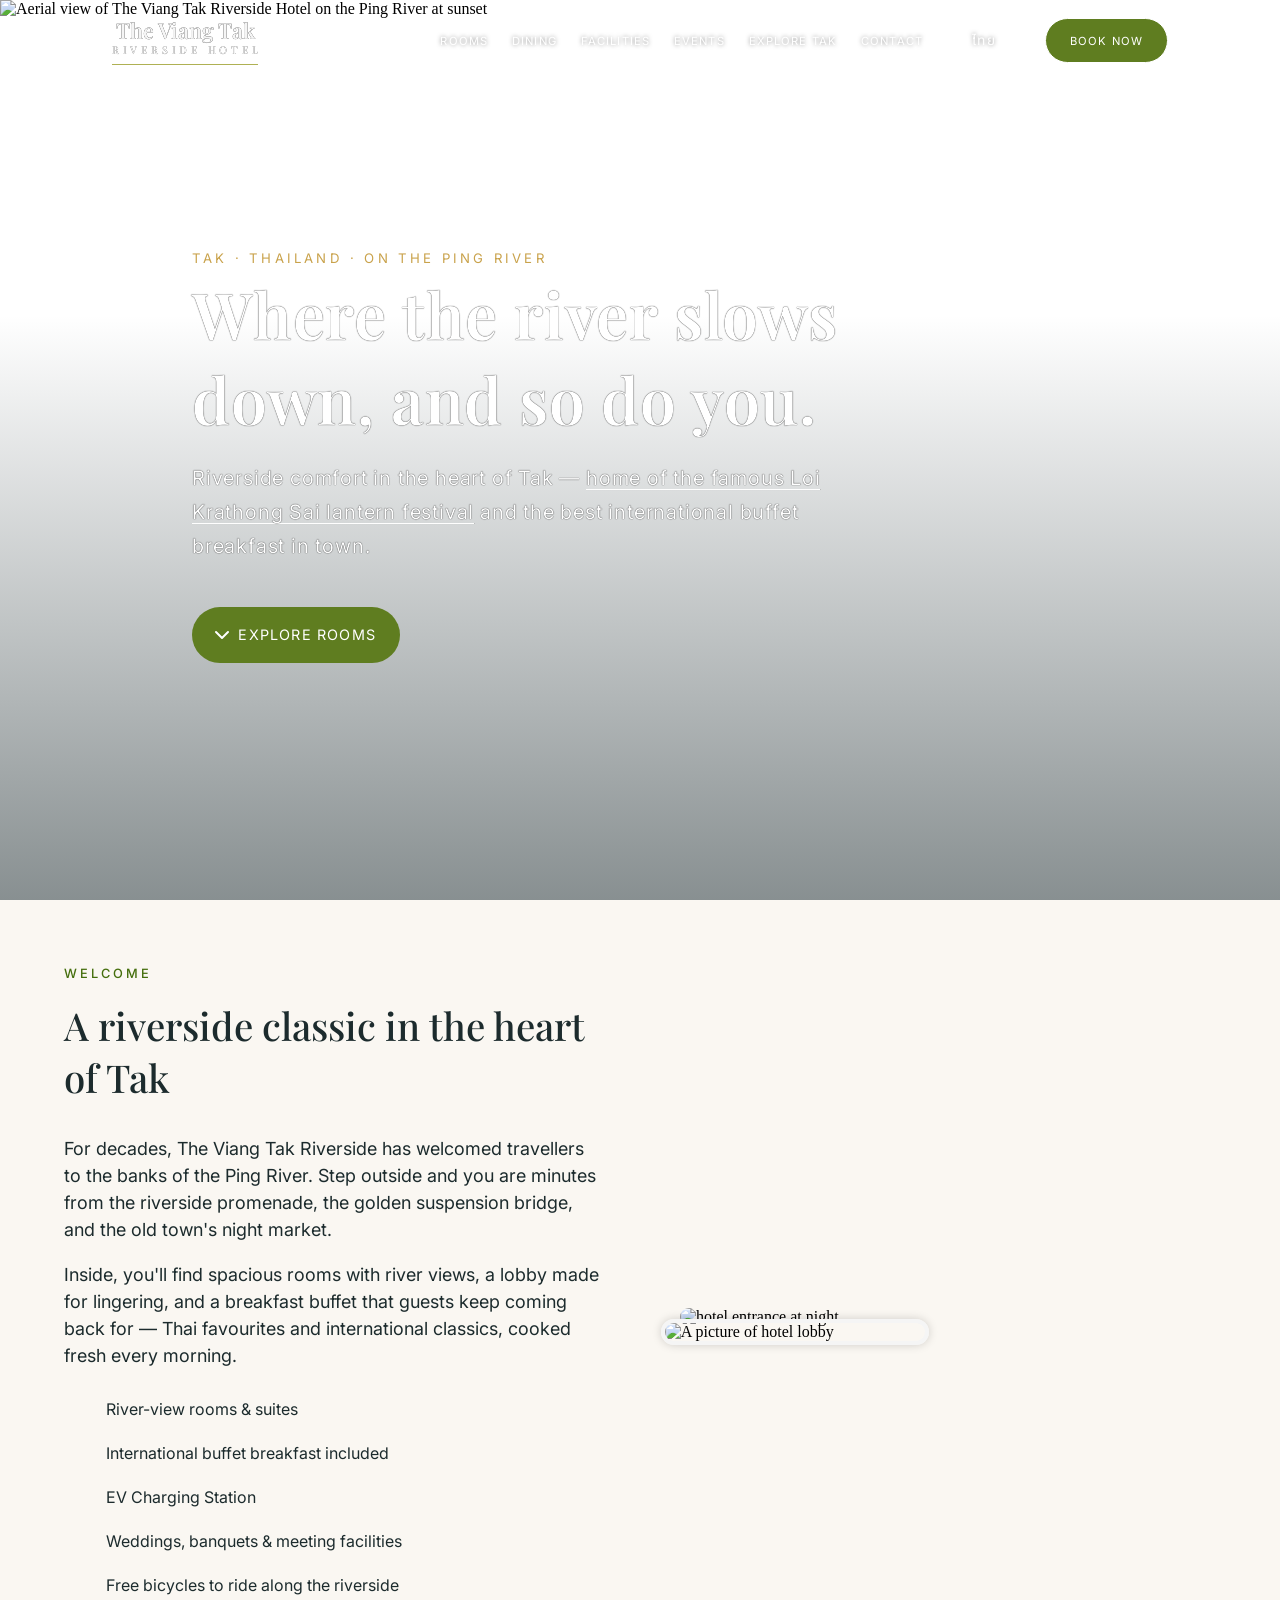
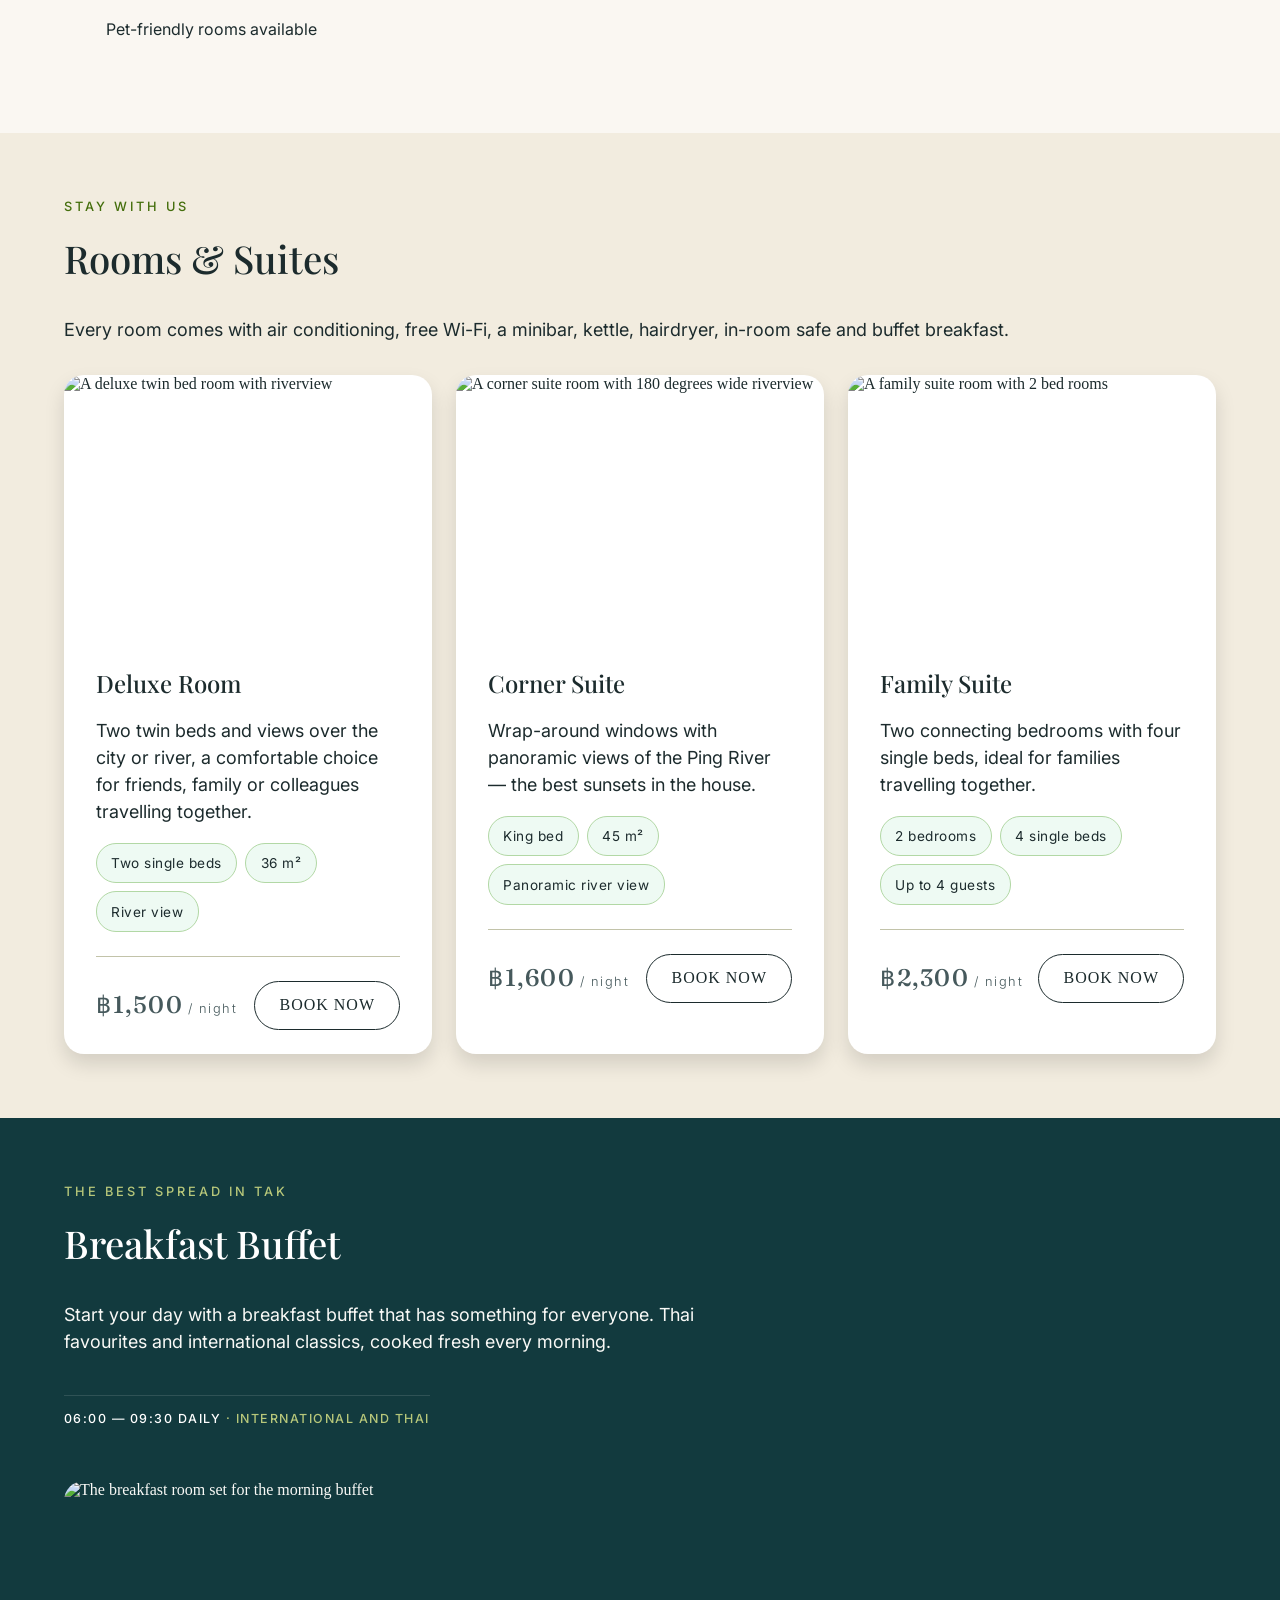
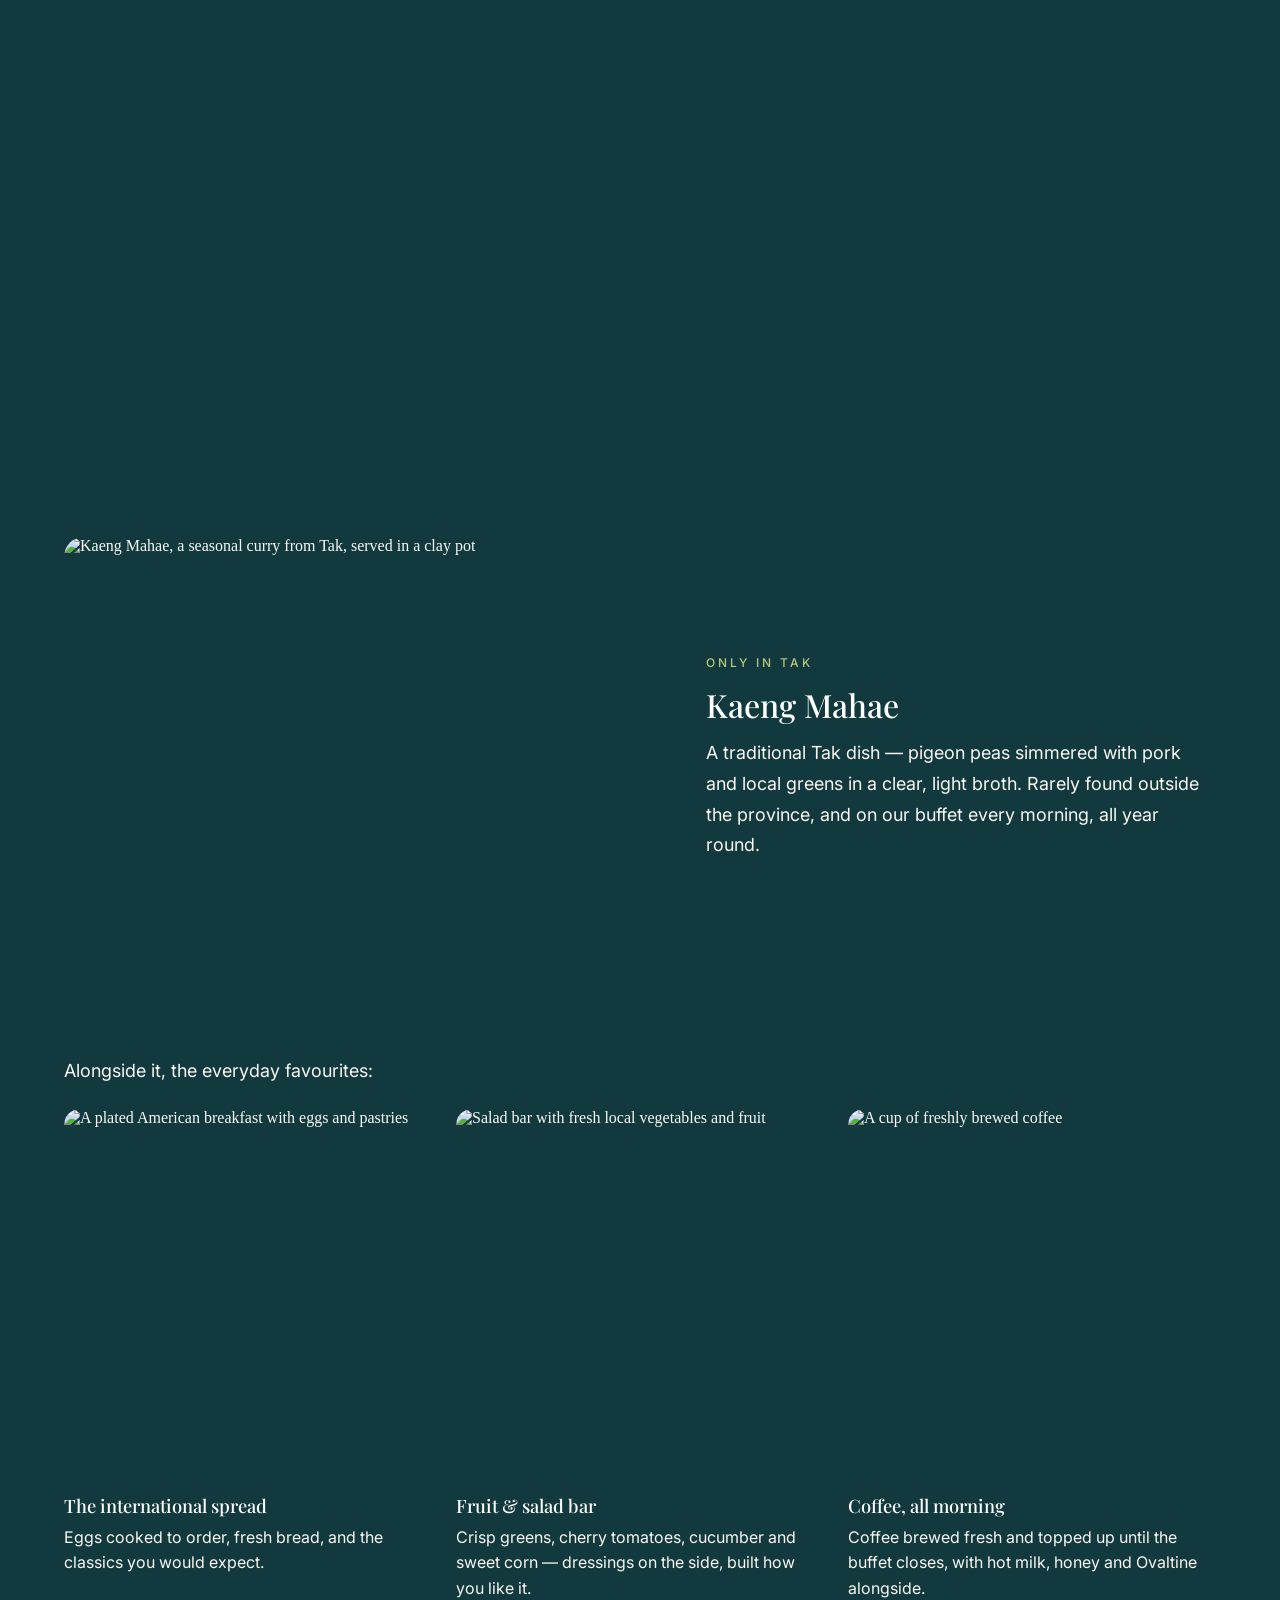
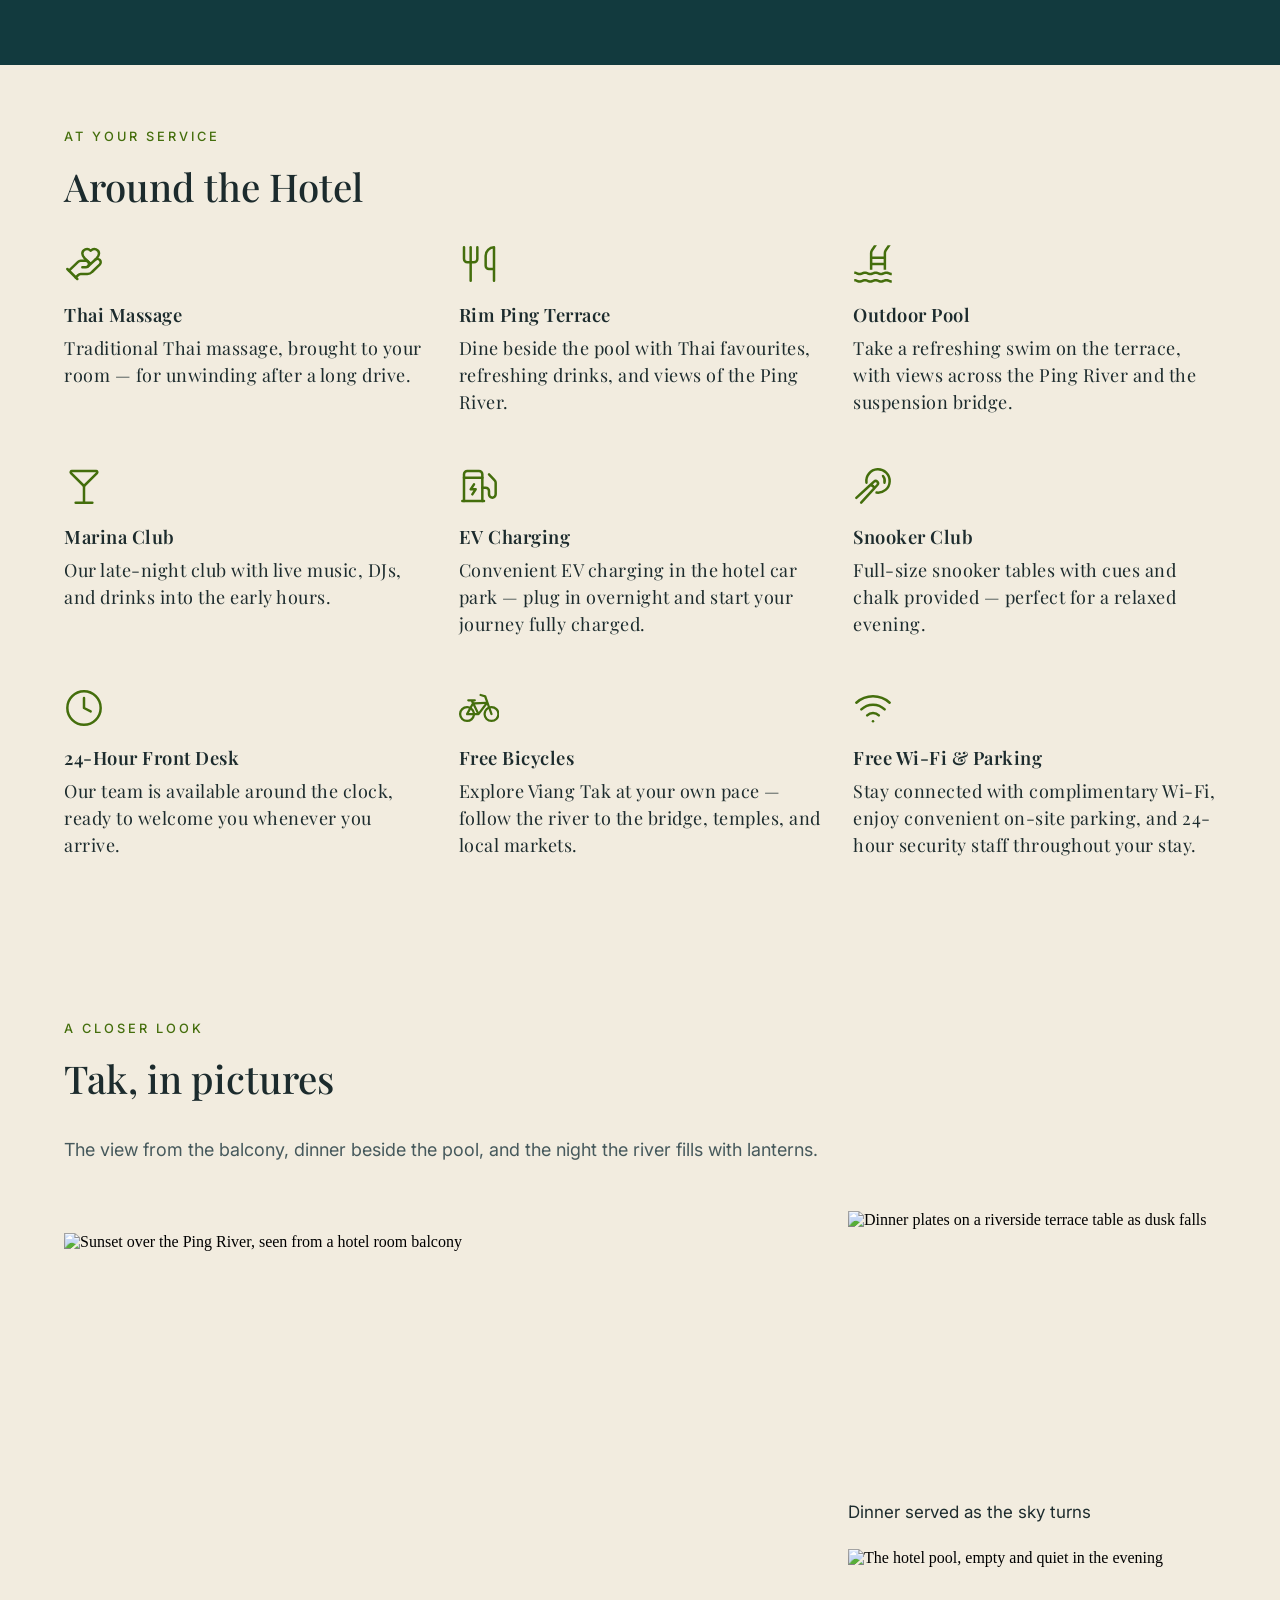
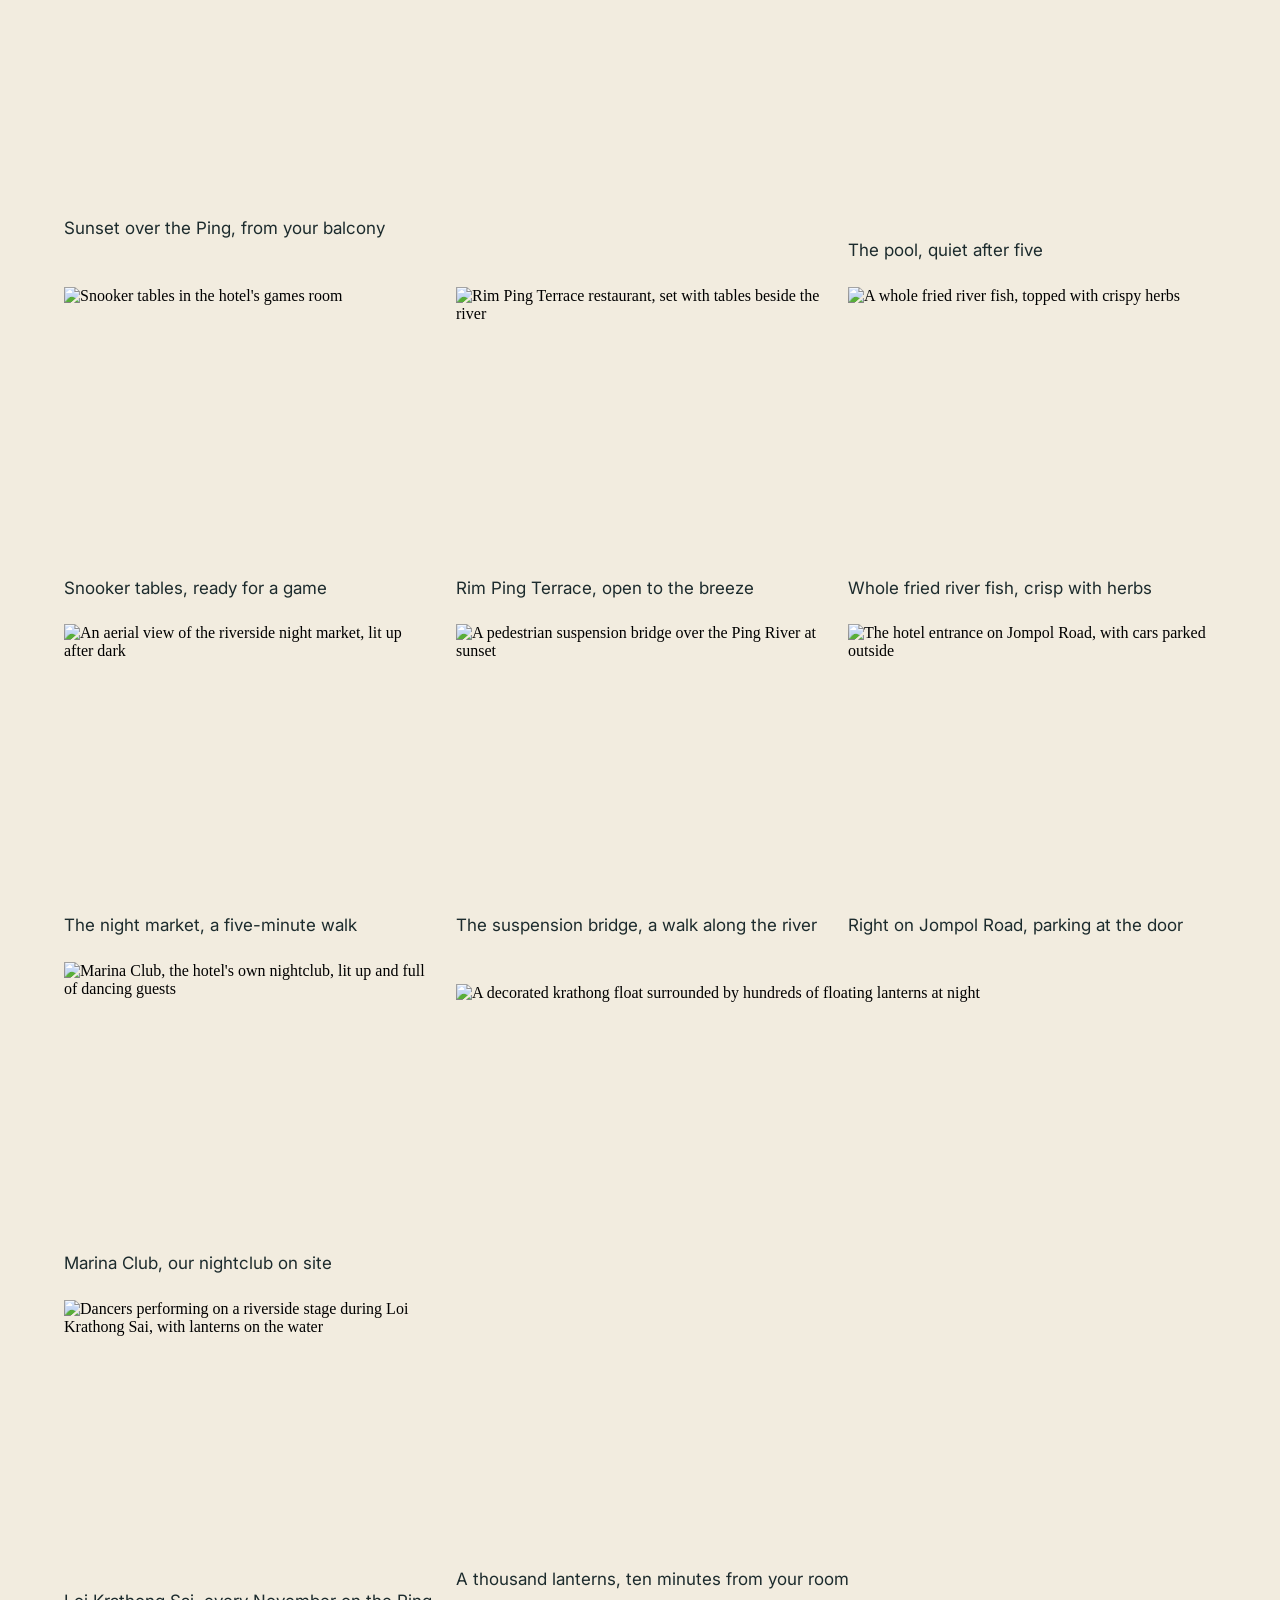
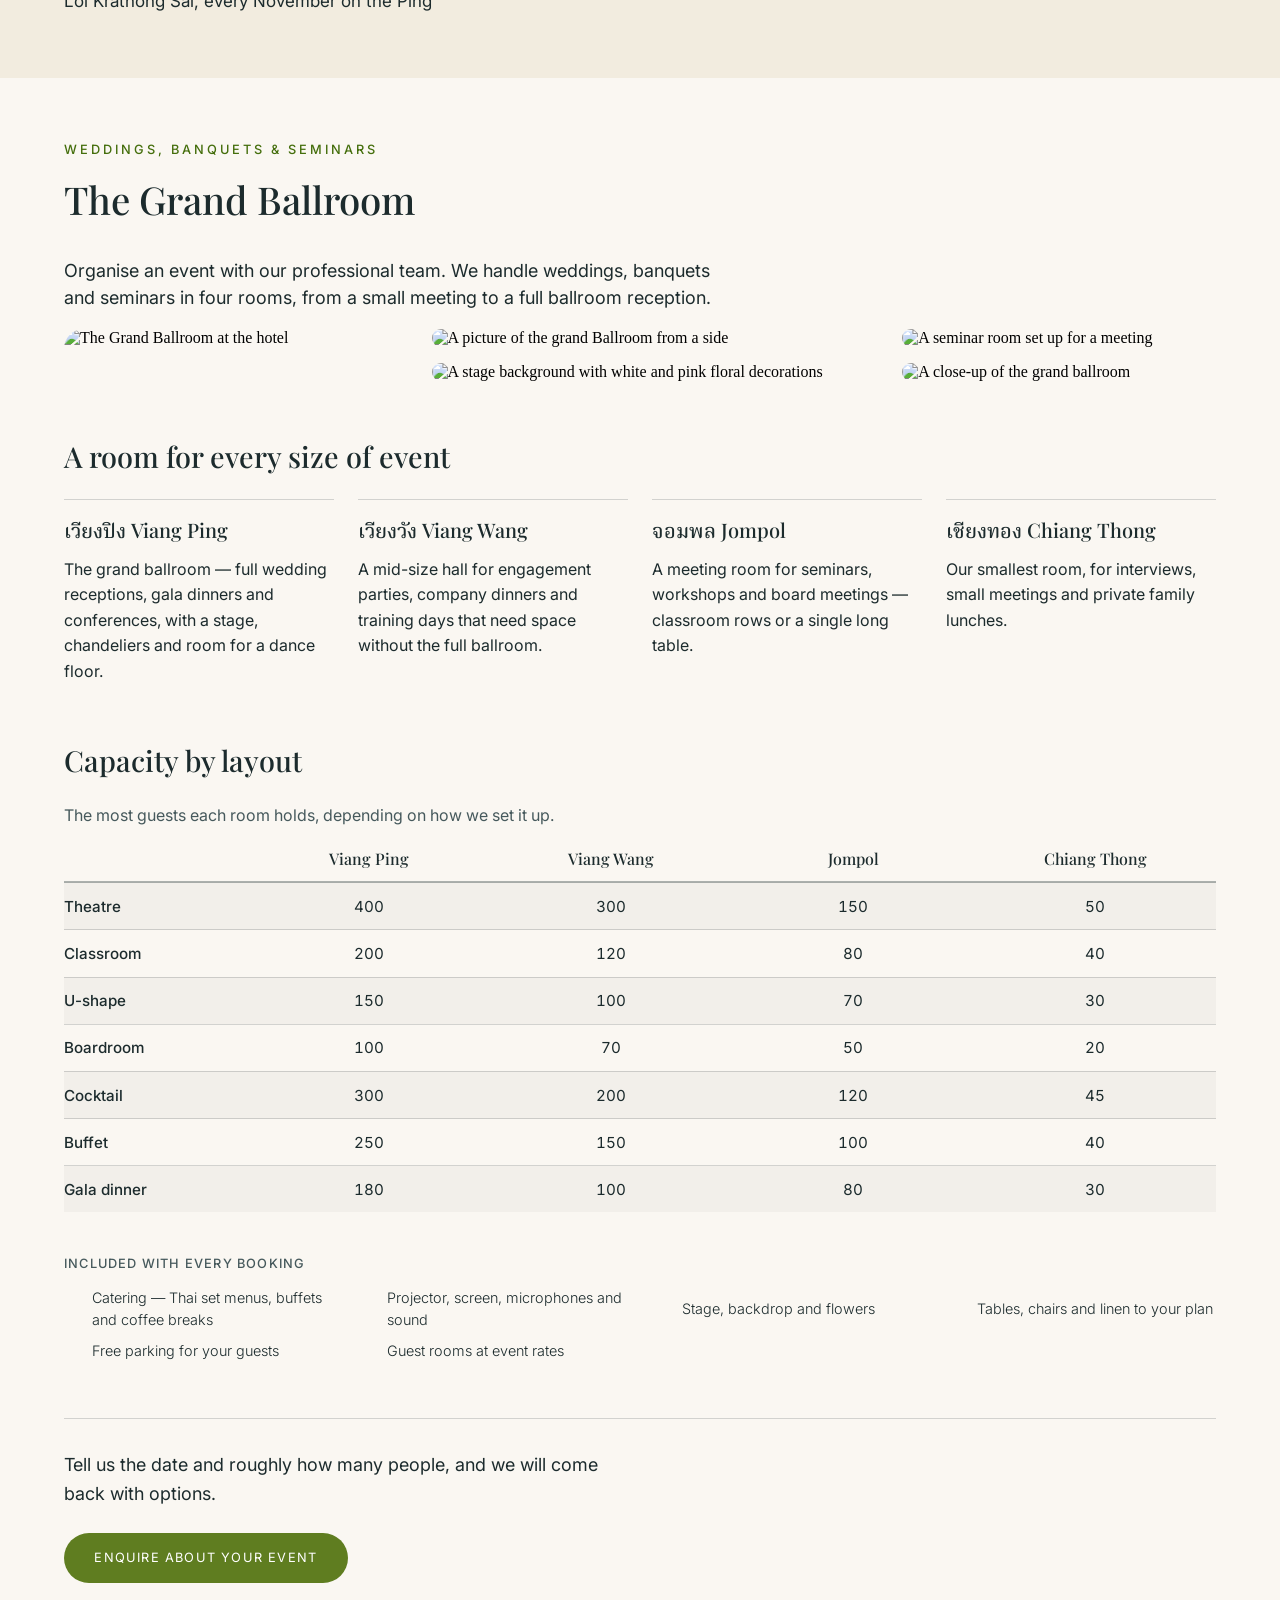
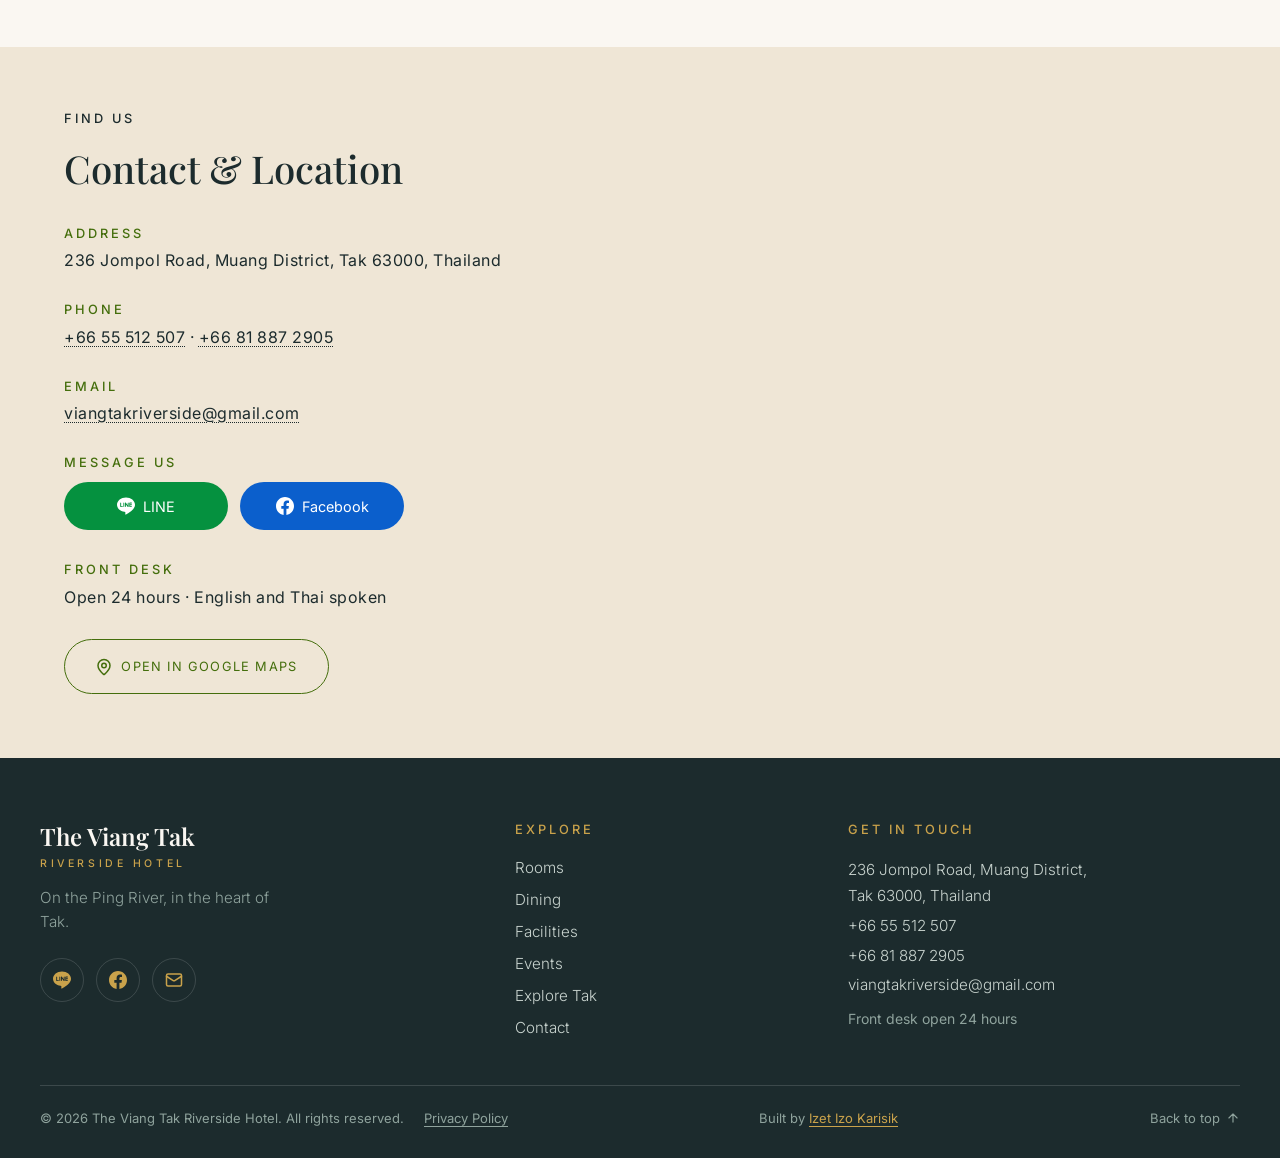
==== index.html @ cf388dae "Add Explore Tak page (TH/EN)" ====
<!DOCTYPE html>
<html lang="en" translate="no">

<head>
    <meta charset="UTF-8">
    <meta name="viewport" content="width=device-width, initial-scale=1.0">
    <title>The ViangTak Riverside Hotel</title>
    <meta name="description"
        content="Stay at Viang Tak Riverside Hotel in the heart of Tak. Enjoy premium local hospitality, great facilities, and the best international breakfast buffet." />
    <meta property="og:type" content="website">
    <meta name="google" content="notranslate">
    <meta property="og:site_name" content="The Viang Tak Riverside Hotel">
    <meta property="og:title" content="The Viang Tak Riverside Hotel — Tak, Thailand">
    <meta property="og:description"
        content="Riverside comfort in the heart of Tak — home of the Loi Krathong Sai lantern festival and the best international buffet breakfast in town.">
    <meta property="og:url" content="https://viangtakriverside.com/">
    <meta property="og:image" content="https://viangtakriverside.com/assets/images/hero.jpg">
    <meta property="og:image:alt" content="The hotel and the Ping River at sunset">
    <meta property="og:locale" content="en_US">
    <meta property="og:locale:alternate" content="th_TH">
    <meta name="twitter:card" content="summary_large_image">

    <!-- This page and index-th.html are the same page in two languages.
         "canonical" says this exact URL is the one to index (not a
         duplicate), and the two "alternate hreflang" tags say where to
         find the other language, so someone searching in Thai gets
         offered the Thai page instead of this one. -->
    <link rel="canonical" href="https://viangtakriverside.com/">
    <link rel="alternate" hreflang="en" href="https://viangtakriverside.com/">
    <link rel="alternate" hreflang="th" href="https://viangtakriverside.com/index-th">
    <link rel="alternate" hreflang="x-default" href="https://viangtakriverside.com/">

    <link rel="stylesheet" href="styles.css?v=3" />
    <link rel="icon" href="assets/favicon.jpeg?v=2" type="image/jpeg">
    <script src="main.js?v=3" defer></script>
    <script src="gallery.js?v=3" defer></script>
    <script src="cookie-consent.js?v=1" defer></script>

    <!-- fonts -->
    <link rel="preconnect" href="https://fonts.googleapis.com">
    <link rel="preconnect" href="https://fonts.gstatic.com" crossorigin>
    <link
        href="https://fonts.googleapis.com/css2?family=Playfair+Display:ital,wght@0,400;0,500;0,600;0,700;1,400&family=Inter:wght@300;400;500;600&family=Fraunces:wght@400;500;600&family=Noto+Serif+Thai:wght@400;500;600;700&family=Noto+Sans+Thai:wght@300;400;500;600&display=swap"
        rel="stylesheet">
    <link rel="stylesheet" href="animation.css">
    <script>document.documentElement.classList.add('js');</script>

    <script type="application/ld+json">
    {
      "@context": "https://schema.org",
      "@type": "Hotel",
      "@id": "https://viangtakriverside.com/#hotel",
      "name": "The Viang Tak Riverside Hotel",
      "alternateName": "โรงแรมเวียงตากริเวอร์ไซด์",
      "description": "Riverside hotel in the heart of Tak, on the Ping River.",
      "url": "https://viangtakriverside.com/",
      "image": "https://viangtakriverside.com/assets/images/hero.jpg",
      "address": {
        "@type": "PostalAddress",
        "streetAddress": "236 Jompol Road",
        "addressLocality": "Muang District",
        "addressRegion": "Tak",
        "postalCode": "63000",
        "addressCountry": "TH"
      },
      "geo": {
        "@type": "GeoCoordinates",
        "latitude": 16.8723471,
        "longitude": 99.1230904
      },
      "hasMap": "https://www.google.com/maps/place/Viang+Tak+Riverside+Hotel/@16.8723522,99.1205155,17z/data=!3m1!4b1!4m9!3m8!1s0x30ddd995613bc8f5:0x1c77719d6469e158!5m2!4m1!1i2!8m2!3d16.8723471!4d99.1230904!16s%2Fg%2F1tf04t0m",
      "telephone": [
        "+66-55-512-507",
        "+66-81-887-2905"
      ],
      "email": "viangtakriverside@gmail.com",
      "availableLanguage": [
        "English",
        "Thai"
      ],
      "openingHoursSpecification": {
        "@type": "OpeningHoursSpecification",
        "dayOfWeek": [
          "Monday",
          "Tuesday",
          "Wednesday",
          "Thursday",
          "Friday",
          "Saturday",
          "Sunday"
        ],
        "opens": "00:00",
        "closes": "23:59"
      },
      "checkinTime": "14:00",
      "checkoutTime": "12:00",
      "amenityFeature": [
        { "@type": "LocationFeatureSpecification", "name": "Thai massage", "value": true },
        { "@type": "LocationFeatureSpecification", "name": "Restaurant", "value": true },
        { "@type": "LocationFeatureSpecification", "name": "Outdoor pool", "value": true },
        { "@type": "LocationFeatureSpecification", "name": "Nightclub", "value": true },
        { "@type": "LocationFeatureSpecification", "name": "EV charging station", "value": true },
        { "@type": "LocationFeatureSpecification", "name": "Snooker tables", "value": true },
        { "@type": "LocationFeatureSpecification", "name": "24-hour front desk", "value": true },
        { "@type": "LocationFeatureSpecification", "name": "Free bicycles", "value": true },
        { "@type": "LocationFeatureSpecification", "name": "Free Wi-Fi", "value": true },
        { "@type": "LocationFeatureSpecification", "name": "Free parking", "value": true },
        { "@type": "LocationFeatureSpecification", "name": "24-hour security", "value": true },
        { "@type": "LocationFeatureSpecification", "name": "Buffet breakfast", "value": true },
        { "@type": "LocationFeatureSpecification", "name": "Meeting and banquet facilities", "value": true }
      ],
      "priceRange": "฿฿",
      "sameAs": [
        "https://www.facebook.com/viangtakriversidehotel"
      ]
    }
    </script>
</head>

<body>

    <a class="skip-link" id="top" href="#main">Skip to content</a>

    <header class="hotel-header">
        <a href="index.html" class="logo">
            <span class="brand-name">The Viang Tak</span>
            <span class="sub-brand-name">Riverside Hotel</span>
        </a>

        <div class="lang-sand">
            <a class="lang-toggle before" href="index-th.html">ไทย</a>
            <button class="nav-toggle" type="button" aria-label="Open menu" aria-expanded="false"
                aria-controls="primary-nav">
                <span class="bar"></span>
                <span class="bar"></span>
                <span class="bar"></span>
            </button>
        </div>

        <nav class="primary-nav" id="primary-nav">
            <ul>
                <li><a href="#rooms">Rooms</a></li>
                <li><a href="#dining">Dining</a></li>
                <li><a href="#facilities">Facilities</a></li>
                <li><a href="#events">Events</a></li>
                <li><a href="explore-tak.html">Explore Tak</a></li>
                <li><a href="#contact">Contact</a></li>
                <li><a class="lang-toggle after" href="index-th.html">ไทย</a></li>
                <li><a class="book-btn" href="reservation.html">Book now</a></li>
            </ul>
        </nav>
    </header>



    <main id="main">

        <section class="hero-section">
            <img class="hero-img" src="./assets/images/hero.webp" fetchpriority="high"
                alt="Aerial view of The Viang Tak Riverside Hotel on the Ping River at sunset">
            <div class="hero-overlay"></div>
            <div class="hero-text">
                <p class="hero-kicker">Tak &middot; Thailand &middot; on the Ping River</p>
                <h1>Where the river slows down, and so do you.</h1>
                <p class="hero-paragraph">Riverside comfort in the heart of Tak — <a href="loykrathong.html" target="_blank">home of the famous Loi Krathong Sai
                    lantern festival</a> and the best international buffet breakfast in town.
                </p>
                <a class="explore-btn" href="#rooms"><svg xmlns="http://www.w3.org/2000/svg" width="24" height="24"
                        viewBox="0 0 24 24" fill="none" stroke="currentColor" stroke-width="2" stroke-linecap="round"
                        stroke-linejoin="round" class="lucide lucide-chevron-down">
                        <path d="m6 9 6 6 6-6" />
                    </svg>Explore rooms</a>
            </div>
        </section>

        <section class="welcome-section">
            <div class="container">
                <div class="sub-welcome-container">
                    <div class="welcome-text-container fade-up">
                        <p class="welcome-kicker">welcome</p>
                        <h2>A riverside classic in the heart of Tak</h2>
                        <p>For decades, The Viang Tak Riverside has welcomed travellers to the banks of the Ping River.
                            Step
                            outside
                            and you are minutes from the riverside promenade, the golden suspension bridge, and the old
                            town's
                            night
                            market.
                        </p>
                        <p>
                            Inside, you'll find spacious rooms with river views, a lobby made for lingering, and a
                            breakfast
                            buffet
                            that guests keep coming back for — Thai favourites and international classics, cooked fresh
                            every
                            morning.

                        </p>

                        <ul>
                            <li>River-view rooms &amp; suites</li>
                            <li>International buffet breakfast included</li>
                            <li>EV Charging Station</li>
                            <li>Weddings, banquets &amp; meeting facilities</li>
                            <li>Free bicycles to ride along the riverside</li>
                            <li>Pet-friendly rooms available</li>
                        </ul>
                    </div>
                    <div class="welcome-img-container">
                        <img loading="lazy" class="welcome-img fade-up fade-up--still" src="./assets/images/hotel/exterior/exterior-night.webp"
                            alt="hotel entrance at night" />
                        <img loading="lazy" class="welcome-float-img fade-up fade-up--still" src="./assets/images/hotel/lobby/lobby.webp"
                            alt="A picture of hotel lobby" />
                    </div>
                </div>
            </div>

        </section>

        <section class="room-card-section" id="rooms">
            <div class="container">

                <div class="room-section-text fade-up fade-up--sm">
                    <p class="room-kicker">stay with us</p>
                    <h2>Rooms &amp; Suites</h2>
                    <p>Every room comes with air conditioning, free Wi-Fi, a minibar, kettle, hairdryer, in-room safe
                        and buffet breakfast.</p>
                </div>

                <div class="room-grid fade-up-group">
                    <article class="room-card fade-up">

                        <div class="room-photo">
                            <img loading="lazy" src="./assets/images/hotel/rooms/twin-beds-elephant-view.webp"
                                alt="A deluxe twin bed room with riverview" />
                        </div>
                        <div class="room-body">
                            <h3>Deluxe Room</h3>
                            <p>Two twin beds and views over the city or river, a comfortable choice for friends, family
                                or colleagues travelling together.
                            </p>
                            <ul>
                                <li>Two single beds</li>
                                <li>36 m²</li>
                                <li>River view</li>
                            </ul>
                            <div class="room-foot">
                                <p class="room-price">฿1,500<span>/ night</span></p>
                                <a class="room-btn" href="reservation.html?room=deluxe-room">BOOK NOW</a>
                            </div>
                        </div>

                    </article>

                    <article class="room-card fade-up">
                        <div class="room-photo">
                            <img loading="lazy" src="./assets/images/hotel/rooms/king-bed-corner-view.webp"
                                alt="A corner suite room with 180 degrees wide riverview" />
                        </div>
                        <div class="room-body">
                            <h3>Corner Suite</h3>
                            <p>Wrap-around windows with panoramic views of the Ping River — the best sunsets in the
                                house.
                            </p>
                            <ul>
                                <li>King bed</li>
                                <li>45 m²</li>
                                <li>Panoramic river view</li>
                            </ul>
                            <div class="room-foot">
                                <p class="room-price">฿1,600<span>/ night</span></p>
                                <a class="room-btn" href="reservation.html?room=corner-suite">BOOK NOW</a>
                            </div>
                        </div>

                    </article>

                    <article class="room-card fade-up">
                        <div class="room-photo">
                            <img loading="lazy" src="./assets/images/hotel/rooms/family-room.webp"
                                alt="A family suite room with 2 bed rooms" />
                        </div>
                        <div class="room-body">
                            <h3>Family Suite</h3>
                            <p>Two connecting bedrooms with four single beds, ideal for families travelling together.
                            </p>
                            <ul>
                                <li>2 bedrooms</li>
                                <li>4 single beds</li>
                                <li>Up to 4 guests</li>
                            </ul>
                            <div class="room-foot">
                                <p class="room-price">฿2,300<span>/ night</span></p>
                                <a class="room-btn" href="reservation.html?room=family-suite">BOOK NOW</a>
                            </div>
                        </div>
                    </article>

                </div>

            </div>
        </section>

        <section class="dining-section" id="dining">
            <div class="container">

                <div class="dining-text fade-up">
                    <p class="kicker">The best spread in Tak</p>
                    <h2>Breakfast Buffet</h2>
                    <p class="breakfast-paragraph">Start your day with a breakfast buffet that has something for
                        everyone.
                        Thai favourites and international classics, cooked fresh every morning.</p>
                    <p class="breakfast-time"><span>06:00 — 09:30 daily</span> &middot; International and Thai</p>
                </div>

                <figure class="dining-hero-fig fade-up">
                    <img loading="lazy" class="dining-hero" src="./assets/images/breakfast-image/buffet-line.webp"
                        alt="The breakfast room set for the morning buffet" />
                </figure>

                <article class="zag zag-feature fade-up">
                    <div class="zag-media">
                        <img loading="lazy" src="./assets/images/breakfast-image/kaeng-mahae.webp"
                            alt="Kaeng Mahae, a seasonal curry from Tak, served in a clay pot" />
                    </div>
                    <div class="zag-body">
                        <p class="zag-kicker">only in Tak</p>
                        <h3>Kaeng Mahae</h3>
                        <p>A traditional Tak dish — pigeon peas simmered with pork and local greens
                            in a clear, light broth. Rarely found outside the province, and on our
                            buffet every morning, all year round.</p>
                    </div>
                </article>

                <p class="buffet-intro fade-up">Alongside it, the everyday favourites:</p>

                <ul class="buffet-grid fade-up">
                    <li class="buffet-item">
                        <img loading="lazy" src="./assets/images/breakfast-image/american.webp"
                            alt="A plated American breakfast with eggs and pastries" />
                        <h4>The international spread</h4>
                        <p>Eggs cooked to order, fresh bread, and the classics you would expect.</p>
                    </li>
                    <li class="buffet-item">
                        <img loading="lazy" src="./assets/images/breakfast-image/salad-bar.webp"
                            alt="Salad bar with fresh local vegetables and fruit" />
                        <h4>Fruit &amp; salad bar</h4>
                        <p>Crisp greens, cherry tomatoes, cucumber and sweet corn — dressings on the side, built how you
                            like it.</p>
                    </li>
                    <li class="buffet-item">
                        <img loading="lazy" src="./assets/images/breakfast-image/coffee-cup.webp"
                            alt="A cup of freshly brewed coffee" />
                        <h4>Coffee, all morning</h4>
                        <p>Coffee brewed fresh and topped up until the buffet closes, with hot milk,
                            honey and Ovaltine alongside.</p>
                    </li>
                </ul>

            </div>
        </section>

        <section class="facilities-section" id="facilities">
            <div class="container">
                <p class="facilities-kicker fade-up">
                    at your service
                </p>
                <h2 class="fade-up">Around the Hotel</h2>
                <ul class="facilities-grid fade-up fade-up--still">
                    <li>
                        <svg xmlns="http://www.w3.org/2000/svg" width="24" height="24" viewBox="0 0 24 24" fill="none"
                            stroke="currentColor" stroke-width="2" stroke-linecap="round" stroke-linejoin="round"
                            aria-hidden="true" focusable="false" class="lucide lucide-hand-heart">
                            <path d="M11 14h2a2 2 0 0 0 0-4h-3c-.6 0-1.1.2-1.4.6L3 16" />
                            <path
                                d="m14.45 13.39 5.05-4.694C20.196 8 21 6.85 21 5.75a2.75 2.75 0 0 0-4.797-1.837.276.276 0 0 1-.406 0A2.75 2.75 0 0 0 11 5.75c0 1.2.802 2.248 1.5 2.946L16 11.95" />
                            <path d="m2 15 6 6" />
                            <path
                                d="m7 20 1.6-1.4c.3-.4.8-.6 1.4-.6h4c1.1 0 2.1-.4 2.8-1.2l4.6-4.4a1 1 0 0 0-2.75-2.91" />
                        </svg>
                        <h3>Thai Massage</h3>
                        <p>
                            Traditional Thai massage, brought to your room — for unwinding after a long drive.
                        </p>
                    </li>
                    <li>
                        <svg xmlns="http://www.w3.org/2000/svg" width="24" height="24" viewBox="0 0 24 24" fill="none"
                            stroke="currentColor" stroke-width="2" stroke-linecap="round" stroke-linejoin="round"
                            aria-hidden="true" focusable="false" class="lucide lucide-utensils">
                            <path d="M3 2v7c0 1.1.9 2 2 2h4a2 2 0 0 0 2-2V2" />
                            <path d="M7 2v20" />
                            <path d="M21 15V2a5 5 0 0 0-5 5v6c0 1.1.9 2 2 2h3Zm0 0v7" />
                        </svg>
                        <h3>Rim Ping Terrace</h3>
                        <p>
                            Dine beside the pool with Thai favourites, refreshing drinks, and views of the Ping River.
                        </p>
                    </li>
                    <li>
                        <svg xmlns="http://www.w3.org/2000/svg" width="1em" height="1em" viewBox="0 0 512 512">
                            <path d="M0 0h512v512H0z" fill="none" />
                            <path fill="currentColor"
                                d="M468.479 361.5c-9.072-4.233-20.361-9.5-41.054-9.5s-31.983 5.268-41.053 9.5c-7.782 3.631-13.928 6.5-27.523 6.5s-19.739-2.868-27.52-6.5c-9.071-4.232-20.359-9.5-41.052-9.5s-31.981 5.269-41.051 9.5c-7.781 3.631-13.926 6.5-27.519 6.5s-19.737-2.868-27.517-6.5c-9.07-4.232-20.358-9.5-41.05-9.5s-31.981 5.269-41.051 9.5c-7.781 3.631-13.926 6.5-27.519 6.5s-19.738-2.868-27.519-6.5C47.981 357.269 36.692 352 16 352v32c13.593 0 19.738 2.868 27.519 6.5c9.07 4.232 20.359 9.5 41.051 9.5s31.981-5.269 41.051-9.5c7.781-3.631 13.926-6.5 27.519-6.5s19.737 2.868 27.517 6.5c9.07 4.232 20.358 9.5 41.05 9.5s31.981-5.269 41.051-9.5c7.781-3.631 13.927-6.5 27.519-6.5s19.739 2.868 27.52 6.5c9.071 4.232 20.359 9.5 41.052 9.5s31.983-5.268 41.054-9.5c7.781-3.631 13.928-6.5 27.522-6.5s19.741 2.868 27.521 6.5c9.072 4.233 20.361 9.5 41.054 9.5v-32c-13.594 0-19.741-2.868-27.521-6.5M427.425 448c-20.693 0-31.983 5.268-41.053 9.5c-7.782 3.631-13.928 6.5-27.523 6.5s-19.739-2.868-27.52-6.5c-9.071-4.232-20.359-9.5-41.052-9.5s-31.981 5.269-41.051 9.5c-7.781 3.631-13.926 6.5-27.519 6.5s-19.737-2.868-27.517-6.5c-9.07-4.232-20.358-9.5-41.05-9.5s-31.981 5.269-41.051 9.5c-7.781 3.631-13.926 6.5-27.519 6.5s-19.738-2.868-27.519-6.5C47.981 453.269 36.692 448 16 448v32c13.593 0 19.738 2.868 27.519 6.5c9.07 4.232 20.359 9.5 41.051 9.5s31.981-5.269 41.051-9.5c7.781-3.631 13.926-6.5 27.519-6.5s19.737 2.868 27.517 6.5c9.07 4.232 20.358 9.5 41.05 9.5s31.981-5.269 41.051-9.5c7.781-3.631 13.927-6.5 27.519-6.5s19.739 2.868 27.52 6.5c9.071 4.232 20.359 9.5 41.052 9.5s31.983-5.268 41.054-9.5c7.781-3.631 13.928-6.5 27.522-6.5s19.741 2.868 27.521 6.5c9.072 4.233 20.361 9.5 41.054 9.5v-32c-13.594 0-19.741-2.868-27.521-6.5c-9.072-4.232-20.361-9.5-41.054-9.5M248 272h144v56h32V115.878a47.8 47.8 0 0 1 8.446-27.193L482.417 16h-38.834l-37.507 54.556A79.67 79.67 0 0 0 392 115.878V160H248v-44.122a47.8 47.8 0 0 1 8.446-27.193L306.417 16h-38.834l-37.507 54.556A79.67 79.67 0 0 0 216 115.878V328h32Zm0-80h144v48H248Z" />
                        </svg>

                        <h3>Outdoor Pool</h3>
                        <p>
                            Take a refreshing swim on the terrace, with views across the Ping River and the suspension bridge.
                        </p>
                    </li>
                    <li>
                        <svg xmlns="http://www.w3.org/2000/svg" width="24" height="24" viewBox="0 0 24 24" fill="none"
                            stroke="currentColor" stroke-width="2" stroke-linecap="round" stroke-linejoin="round"
                            class="lucide lucide-martini">
                            <path d="M12 12 4.207 4.207A.707.707 0 0 1 4.707 3h14.586a.707.707 0 0 1 .5 1.207z" />
                            <path d="M12 12v10" />
                            <path d="M7 22h10" />
                        </svg>
                        <h3>
                            Marina Club
                        </h3>
                        <P>
                            Our late-night club with live music, DJs, and drinks into the early hours.
                        </P>
                    </li>

                    <li>
                        <svg xmlns="http://www.w3.org/2000/svg" width="24" height="24" viewBox="0 0 24 24" fill="none"
                            stroke="currentColor" stroke-width="2" stroke-linecap="round" stroke-linejoin="round"
                            class="lucide lucide-ev-charger">
                            <path d="M14 13h2a2 2 0 0 1 2 2v2a2 2 0 0 0 4 0v-6.998a2 2 0 0 0-.59-1.42L18 5" />
                            <path d="M14 21V5a2 2 0 0 0-2-2H5a2 2 0 0 0-2 2v16" />
                            <path d="M2 21h13" />
                            <path d="M3 7h11" />
                            <path d="m9 11-2 3h3l-2 3" />
                        </svg>
                        <h3>
                            EV Charging
                        </h3>
                        <p>
                            Convenient EV charging in the hotel car park — plug in overnight and start your journey fully charged.
                        </p>
                    </li>

                    <li>
                        <svg xmlns="http://www.w3.org/2000/svg" width="1em" height="1em" viewBox="0 0 24 24">
                            <path d="M0 0h24v24H0z" fill="none" />
                            <g fill="none" stroke="currentColor" stroke-linecap="round" stroke-width="1.5">
                                <path d="M8.07 10a7 7 0 1 1 6.05 5.945" />
                                <path d="M18.868 10c.335-1.31.025-2.982-.868-4" />
                                <path stroke-linejoin="round"
                                    d="m2 19.097l8.225-7.54M4.903 22l7.702-8.401m0 0c0-1.277-.928-2.245-2.38-2.042m2.38 2.042l2.02-2.204a1.43 1.43 0 0 0-2.02-2.02l-2.38 2.182" />
                            </g>
                        </svg>

                        <h3>
                            Snooker Club
                        </h3>
                        <P>
                           Full-size snooker tables with cues and chalk provided — perfect for a relaxed evening.
                        </P>
                    </li>
                    <li>
                        <svg xmlns="http://www.w3.org/2000/svg" width="24" height="24" viewBox="0 0 24 24" fill="none"
                            stroke="currentColor" stroke-width="2" stroke-linecap="round" stroke-linejoin="round"
                            aria-hidden="true" focusable="false" class="lucide lucide-clock">
                            <circle cx="12" cy="12" r="10" />
                            <path d="M12 6v6l4 2" />
                        </svg>
                        <h3>24-Hour Front Desk</h3>
                        <p>
                            Our team is available around the clock, ready to welcome you whenever you arrive.
                        </p>
                    </li>
                    <li>
                        <svg xmlns="http://www.w3.org/2000/svg" width="1.42em" height="1em" viewBox="0 0 34 24">
                            <path d="M0 0h34v24H0z" fill="none" />
                            <path fill="currentColor"
                                d="M27.627 22.074a4.935 4.935 0 0 1-4.926-4.925a4.92 4.92 0 0 1 2.378-4.208l.022-.012l1.626 4.543c.136.376.489.64.904.64a1 1 0 0 0 .327-.06l-.007.002a.96.96 0 0 0 .578-1.233l.002.007l-1.626-4.546c.215-.035.464-.057.717-.059h.003a4.935 4.935 0 0 1 4.926 4.925v.001a4.934 4.934 0 0 1-4.923 4.926h-.001zm-10.88-6.74l-3.124-6.263l8.186-.423zm-3.124.853a6.85 6.85 0 0 0-2.639-4.487l-.017-.012l.954-1.726l3.105 6.225zm-5.145 0l1.549-2.8a4.93 4.93 0 0 1 1.651 2.768l.005.032zM6.85 22.074a4.935 4.935 0 0 1-4.926-4.925a4.935 4.935 0 0 1 4.925-4.926c.536 0 1.051.086 1.533.245l-.035-.01l-2.337 4.231a.95.95 0 0 0 .016.956l-.002-.004c.17.285.476.472.826.473h4.828c-.47 2.274-2.456 3.959-4.835 3.96zm20.78-11.775h-.008q-.73.002-1.418.147l.045-.008l-3.134-8.758a.97.97 0 0 0-.645-.599l-.007-.002l-3.84-1.048a.96.96 0 0 0-1.178.668l-.002.007a.96.96 0 0 0 .666 1.176l.007.002l3.36.916l1.39 3.873l-10.174.525l-.379-.758h1.11a.956.956 0 0 0 .959-.959V5.48a.96.96 0 0 0-.96-.96h-5.52a.96.96 0 0 0-.96.96v.001a.956.956 0 0 0 .959.959h2.258l.72 1.44l-1.593 2.88a6.7 6.7 0 0 0-2.437-.456h-.001a6.856 6.856 0 0 0-6.85 6.845v.001A6.857 6.857 0 0 0 6.846 24a6.854 6.854 0 0 0 6.768-5.851l.004-.037h2.956a.96.96 0 0 0 .763-.377l.002-.002l6.433-8.499l.666 1.862c-2.192 1.171-3.659 3.442-3.662 6.055v.001a6.856 6.856 0 0 0 6.848 6.849a6.856 6.856 0 0 0 6.848-6.848a6.856 6.856 0 0 0-6.848-6.847z" />
                        </svg>

                        <h3>Free Bicycles</h3>
                        <p>
                            Explore Viang Tak at your own pace — follow the river to the bridge, temples, and local markets.
                        </p>
                    </li>
                    <li>
                        <svg xmlns="http://www.w3.org/2000/svg" width="24" height="24" viewBox="0 0 24 24" fill="none"
                            stroke="currentColor" stroke-width="2" stroke-linecap="round" stroke-linejoin="round"
                            aria-hidden="true" focusable="false" class="lucide lucide-wifi">
                            <path d="M12 20h.01" />
                            <path d="M2 8.82a15 15 0 0 1 20 0" />
                            <path d="M5 12.859a10 10 0 0 1 14 0" />
                            <path d="M8.5 16.429a5 5 0 0 1 7 0" />
                        </svg>
                        <h3>Free Wi-Fi &amp; Parking</h3>
                        <p>
                            Stay connected with complimentary Wi-Fi, enjoy convenient on-site parking, and 24-hour security staff throughout your stay.
                        </p>
                    </li>
                </ul>
            </div>
        </section>

        <section class="gallery-section" id="gallery">
            <div class="container">

                <div class="gallery-text">
                    <p class="gallery-kicker">A closer look</p>
                    <h2>Tak, in pictures</h2>
                    <p class="gallery-intro">The view from the balcony, dinner beside the pool, and the night
                        the river fills with lanterns.</p>
                </div>

                <div class="gallery-grid fade-up fade-up--still" data-gallery="hotel">

                    <button type="button" class="gallery-tile" data-span="opener">
                        <figure>
                            <img loading="lazy" src="./assets/images/gallery/gallery-sunset-balcony.webp"
                                alt="Sunset over the Ping River, seen from a hotel room balcony">
                            <figcaption>Sunset over the Ping, from your balcony</figcaption>
                        </figure>
                    </button>

                    <button type="button" class="gallery-tile">
                        <figure>
                            <img loading="lazy" src="./assets/images/gallery/gallery-dinner-dusk.webp"
                                alt="Dinner plates on a riverside terrace table as dusk falls">
                            <figcaption>Dinner served as the sky turns</figcaption>
                        </figure>
                    </button>

                    <button type="button" class="gallery-tile">
                        <figure>
                            <img loading="lazy" src="./assets/images/gallery/gallery-pool-evening.webp"
                                alt="The hotel pool, empty and quiet in the evening">
                            <figcaption>The pool, quiet after five</figcaption>
                        </figure>
                    </button>

                    <button type="button" class="gallery-tile">
                        <figure>
                            <img loading="lazy" src="./assets/images/gallery/gallery-snooker-table.webp"
                                alt="Snooker tables in the hotel's games room">
                            <figcaption>Snooker tables, ready for a game</figcaption>
                        </figure>
                    </button>

                    <button type="button" class="gallery-tile">
                        <figure>
                            <img loading="lazy" src="./assets/images/gallery/gallery-rimping-terrace.webp"
                                alt="Rim Ping Terrace restaurant, set with tables beside the river">
                            <figcaption>Rim Ping Terrace, open to the breeze</figcaption>
                        </figure>
                    </button>

                    <button type="button" class="gallery-tile">
                        <figure>
                            <img loading="lazy" src="./assets/images/gallery/gallery-fried-fish.webp"
                                alt="A whole fried river fish, topped with crispy herbs">
                            <figcaption>Whole fried river fish, crisp with herbs</figcaption>
                        </figure>
                    </button>

                    <button type="button" class="gallery-tile">
                        <figure>
                            <img loading="lazy" src="./assets/images/gallery/gallery-night-market.webp"
                                alt="An aerial view of the riverside night market, lit up after dark">
                            <figcaption>The night market, a five-minute walk</figcaption>
                        </figure>
                    </button>

                    <button type="button" class="gallery-tile">
                        <figure>
                            <img loading="lazy" src="./assets/images/gallery/pedestrian-bridge-sunset.webp"
                                alt="A pedestrian suspension bridge over the Ping River at sunset">
                            <figcaption>The suspension bridge, a walk along the river</figcaption>
                        </figure>
                    </button>

                    <button type="button" class="gallery-tile">
                        <figure>
                            <img loading="lazy" src="./assets/images/gallery/gallery-hotel-entrance.webp"
                                alt="The hotel entrance on Jompol Road, with cars parked outside">
                            <figcaption>Right on Jompol Road, parking at the door</figcaption>
                        </figure>
                    </button>

                    <button type="button" class="gallery-tile">
                        <figure>
                            <img loading="lazy" src="./assets/images/gallery/gallery-marina-club.webp"
                                alt="Marina Club, the hotel's own nightclub, lit up and full of dancing guests">
                            <figcaption>Marina Club, our nightclub on site</figcaption>
                        </figure>
                    </button>

                    <button type="button" class="gallery-tile">
                        <figure>
                            <img loading="lazy" src="./assets/images/gallery/gallery-loikrathong-stage.webp"
                                alt="Dancers performing on a riverside stage during Loi Krathong Sai, with lanterns on the water">
                            <figcaption>Loi Krathong Sai, every November on the Ping</figcaption>
                        </figure>
                    </button>

                    <button type="button" class="gallery-tile" data-span="closer">
                        <figure>
                            <img loading="lazy" src="./assets/images/gallery/gallery-loikrathong-lanterns.webp"
                                alt="A decorated krathong float surrounded by hundreds of floating lanterns at night">
                            <figcaption>A thousand lanterns, ten minutes from your room</figcaption>
                        </figure>
                    </button>

                </div>
            </div>
        </section>

        <section class="event-section" id="events">
            <div class="container">
                <div class="event-text fade-up">
                    <p class="event-kicker">Weddings, banquets &amp; seminars</p>
                    <h2>The Grand Ballroom</h2>
                    <p class="event-intro">
                        Organise an event with our professional team. We handle weddings, banquets and seminars in four
                        rooms, from a small meeting to a full ballroom reception.
                    </p>
                </div>
                <div class="event-grid">
                    <div class="event-straight">
                        <img loading="lazy" src="./assets/images/hotel/event/wedding-straight.webp"
                            alt="The Grand Ballroom at the hotel" />
                    </div>
                    <div class="event-side">
                        <img loading="lazy" src="./assets/images/hotel/event/wedding-side.webp"
                            alt="A picture of the grand Ballroom from a side" />
                    </div>
                    <div class="seminar">
                        <img loading="lazy" src="./assets/images/hotel/event/seminar.webp"
                            alt="A seminar room set up for a meeting" />
                    </div>
                    <div class="event-white">
                        <img loading="lazy" src="./assets/images/hotel/event/wedding-white-background.webp"
                            alt="A stage background with white and pink floral decorations" />
                    </div>
                    <div class="event-close">
                        <img loading="lazy" src="./assets/images/hotel/event/wedding-back.webp"
                            alt="A close-up of the grand ballroom" />
                    </div>
                </div>

                <div class="under-img-sec">
                    <h3 class="event-subhead">A room for every size of event</h3>

                    <ul class="venue-list fade-up">
                        <li class="venue">
                            <h4><span lang="th">เวียงปิง</span> Viang Ping</h4>
                            <p>The grand ballroom — full wedding receptions, gala dinners and
                                conferences, with a stage, chandeliers and room for a dance floor.</p>
                        </li>
                        <li class="venue">
                            <h4><span lang="th">เวียงวัง</span> Viang Wang</h4>
                            <p>A mid-size hall for engagement parties, company dinners and
                                training days that need space without the full ballroom.</p>
                        </li>
                        <li class="venue">
                            <h4><span lang="th">จอมพล</span> Jompol</h4>
                            <p>A meeting room for seminars, workshops and board meetings —
                                classroom rows or a single long table.</p>
                        </li>
                        <li class="venue">
                            <h4><span lang="th">เชียงทอง</span> Chiang Thong</h4>
                            <p>Our smallest room, for interviews, small meetings and private
                                family lunches.</p>
                        </li>
                    </ul>

                    <h3 class="event-subhead">Capacity by layout</h3>

                    <!--
                        The table lives inside a scrolling box. On a narrow phone a wide
                        table would otherwise stretch the whole page and make the entire
                        site slide sideways, header and all. overflow-x on this wrapper
                        keeps that movement inside the box.
                          role="region" + aria-labelledby   give the box a name so a screen
                                                            reader announces it as its own area
                          tabindex="0"                      puts the box in the tab order, which
                                                            is what lets a keyboard scroll it
                    -->
                    <div class="capacity-wrap" role="region" aria-labelledby="capacity-caption" tabindex="0">
                        <table class="capacity-table fade-up fade-up--still">
                            <caption id="capacity-caption">
                                The most guests each room holds, depending on how we set it up.
                            </caption>

                            <thead>
                                <tr>
                                    <!--
                                        The top-left corner is empty because it is not a heading
                                        for anything, so it stays a plain td. Making it a th would
                                        have a screen reader announce an empty heading.
                                    -->
                                    <td class="capacity-corner"></td>
                                    <th scope="col">Viang Ping</th>
                                    <th scope="col">Viang Wang</th>
                                    <th scope="col">Jompol</th>
                                    <th scope="col">Chiang Thong</th>
                                </tr>
                            </thead>

                            <tbody>
                                <!--
                                    Each row opens with th scope="row". That pairing, scope="col"
                                    up in the head and scope="row" here, is what makes a screen
                                    reader read a lone number as "Viang Ping, Theatre, 400"
                                    instead of reading out a bare "400".
                                -->
                                <tr>
                                    <th scope="row">Theatre</th>
                                    <td>400</td>
                                    <td>300</td>
                                    <td>150</td>
                                    <td>50</td>
                                </tr>
                                <tr>
                                    <th scope="row">Classroom</th>
                                    <td>200</td>
                                    <td>120</td>
                                    <td>80</td>
                                    <td>40</td>
                                </tr>
                                <tr>
                                    <th scope="row">U-shape</th>
                                    <td>150</td>
                                    <td>100</td>
                                    <td>70</td>
                                    <td>30</td>
                                </tr>
                                <tr>
                                    <th scope="row">Boardroom</th>
                                    <td>100</td>
                                    <td>70</td>
                                    <td>50</td>
                                    <td>20</td>
                                </tr>
                                <tr>
                                    <th scope="row">Cocktail</th>
                                    <td>300</td>
                                    <td>200</td>
                                    <td>120</td>
                                    <td>45</td>
                                </tr>
                                <tr>
                                    <th scope="row">Buffet</th>
                                    <td>250</td>
                                    <td>150</td>
                                    <td>100</td>
                                    <td>40</td>
                                </tr>
                                <tr>
                                    <th scope="row">Gala dinner</th>
                                    <td>180</td>
                                    <td>100</td>
                                    <td>80</td>
                                    <td>30</td>
                                </tr>
                            </tbody>
                        </table>
                    </div>

                    <p class="event-includes-label">Included with every booking</p>

                    <ul class="included-list included-list--compact">
                        <li>Catering — Thai set menus, buffets and coffee breaks</li>
                        <li>Projector, screen, microphones and sound</li>
                        <li>Stage, backdrop and flowers</li>
                        <li>Tables, chairs and linen to your plan</li>
                        <li>Free parking for your guests</li>
                        <li>Guest rooms at event rates</li>
                    </ul>

                    <div class="event-cta">
                        <p>Tell us the date and roughly how many people, and we will come back
                            with options.</p>
                        <a class="event-btn" href="#contact">Enquire about your event</a>
                    </div>
                </div>
            </div>
        </section>

        <section class="contact-section" id="contact">
            <div class="container">
                <div class="contact-grid fade-up">
                    <div class="contact-detail">
                        <p class="contact-kicker">Find us</p>
                        <h2>Contact &amp; Location</h2>
                        <ul>
                            <li>
                                <p class="sub-contact-kicker">Address</p>
                                <p class="sub-contact-detail">
                                    236 Jompol Road, Muang District,
                                    Tak 63000, Thailand
                                </p>
                            </li>
                            <li>
                                <p class="sub-contact-kicker">Phone</p>
                                <p class="sub-contact-detail">
                                    <a href="tel:+6655512507">+66 55 512 507</a> &middot;
                                    <a href="tel:+66818872905">+66 81 887 2905</a>
                                </p>
                            </li>
                            <li>
                                <p class="sub-contact-kicker">Email</p>
                                <p class="sub-contact-detail">
                                    <a href="mailto:viangtakriverside@gmail.com">viangtakriverside@gmail.com</a>
                                </p>
                            </li>
                            <li>
                                <p class="sub-contact-kicker">Message us</p>
                                <div class="channel-buttons">

                                    <button class="btn-channel btn-line js-line-qr" type="button"
                                        aria-haspopup="dialog">
                                        <svg viewBox="0 0 24 24" fill="currentColor" aria-hidden="true"
                                            focusable="false">
                                            <path
                                                d="M24 10.3C24 5 18.6.7 12 .7S0 5 0 10.3c0 4.8 4.3 8.8 10 9.5.4.1.9.3 1.1.6.2.3.1.7.1 1l-.2 1.1c0 .3-.2 1.3 1 .7 1.3-.5 7-4.1 9.5-7 1.7-1.9 2.5-3.8 2.5-5.9zM7.3 13.4H4.9a.6.6 0 0 1-.6-.6V8a.6.6 0 0 1 1.2 0v4.2h1.8a.6.6 0 0 1 0 1.2zm2.4-.6a.6.6 0 0 1-1.2 0V8a.6.6 0 0 1 1.2 0zm5.8 0a.6.6 0 0 1-.4.6h-.2a.6.6 0 0 1-.5-.2l-2.5-3.3v2.9a.6.6 0 0 1-1.2 0V8a.6.6 0 0 1 .4-.6h.2c.2 0 .4.1.5.2l2.5 3.4V8a.6.6 0 0 1 1.2 0zm3.9-3a.6.6 0 0 1 0 1.2h-1.8v1.2h1.8a.6.6 0 0 1 0 1.2h-2.4a.6.6 0 0 1-.6-.6V8a.6.6 0 0 1 .6-.6h2.4a.6.6 0 0 1 0 1.2h-1.8v1.2z" />
                                        </svg>
                                        LINE
                                    </button>

                                    <a class="btn-channel btn-facebook"
                                        href="https://www.facebook.com/viangtakriversidehotel" target="_blank"
                                        rel="noopener">
                                        <svg viewBox="0 0 24 24" fill="currentColor" aria-hidden="true"
                                            focusable="false">
                                            <path
                                                d="M24 12.07C24 5.4 18.63 0 12 0S0 5.4 0 12.07C0 18.1 4.39 23.1 10.13 24v-8.44H7.08v-3.49h3.05V9.41c0-3.02 1.79-4.69 4.53-4.69 1.31 0 2.68.24 2.68.24v2.97h-1.51c-1.49 0-1.96.93-1.96 1.89v2.25h3.33l-.53 3.49h-2.8V24C19.61 23.1 24 18.1 24 12.07z" />
                                        </svg>
                                        Facebook
                                    </a>

                                </div>
                            </li>
                            <li>
                                <p class="sub-contact-kicker">Front desk</p>
                                <p class="sub-contact-detail">
                                    Open 24 hours &middot; English and Thai spoken
                                </p>
                            </li>
                        </ul>

                        <a class="google-map-btn"
                            href="https://www.google.com/maps/place/Viang+Tak+Riverside+Hotel/@16.8723522,99.1205155,17z/data=!3m1!4b1!4m9!3m8!1s0x30ddd995613bc8f5:0x1c77719d6469e158!5m2!4m1!1i2!8m2!3d16.8723471!4d99.1230904!16s%2Fg%2F1tf04t0m"
                            target="_blank" rel="noopener">
                            <svg xmlns="http://www.w3.org/2000/svg" width="24" height="24" viewBox="0 0 24 24"
                                fill="none" stroke="currentColor" stroke-width="2" stroke-linecap="round"
                                stroke-linejoin="round" aria-hidden="true" focusable="false"
                                class="lucide lucide-map-pin">
                                <path
                                    d="M20 10c0 4.993-5.539 10.193-7.399 11.799a1 1 0 0 1-1.202 0C9.539 20.193 4 14.993 4 10a8 8 0 0 1 16 0" />
                                <circle cx="12" cy="10" r="3" />
                            </svg>
                            Open in Google Maps
                        </a>
                    </div>

                    <div class="google-map">
                        <iframe
                            src="https://www.google.com/maps/embed?pb=!1m18!1m12!1m3!1d3818.071601467694!2d99.12051547492187!3d16.872352217438426!2m3!1f0!2f0!3f0!3m2!1i1024!2i768!4f13.1!3m3!1m2!1s0x30ddd995613bc8f5%3A0x1c77719d6469e158!2sViang%20Tak%20Riverside%20Hotel!5e0!3m2!1sen!2sth!4v1788681970036!5m2!1sen!2sth"
                            title="Map showing The Viang Tak Riverside Hotel, Jompol Road, Tak" width="600"
                            height="450" loading="lazy" referrerpolicy="no-referrer-when-downgrade" allowfullscreen>
                        </iframe>
                    </div>
                </div>
            </div>
        </section>
    </main>


    <footer class="site-footer">
        <div class="footer-inner">

            <div class="footer-brand">
                <p class="footer-wordmark">The Viang Tak</p>
                <p class="footer-wordmark-sub">Riverside Hotel</p>
                <p class="footer-tagline">On the Ping River, in the heart of Tak.</p>

                <ul class="footer-social">
                    <li>
                        <button class="js-line-qr" type="button" aria-haspopup="dialog"
                            aria-label="Show the LINE QR code">
                            <svg viewBox="0 0 24 24" fill="currentColor" aria-hidden="true" focusable="false">
                                <path
                                    d="M24 10.3C24 5 18.6.7 12 .7S0 5 0 10.3c0 4.8 4.3 8.8 10 9.5.4.1.9.3 1.1.6.2.3.1.7.1 1l-.2 1.1c0 .3-.2 1.3 1 .7 1.3-.5 7-4.1 9.5-7 1.7-1.9 2.5-3.8 2.5-5.9zM7.3 13.4H4.9a.6.6 0 0 1-.6-.6V8a.6.6 0 0 1 1.2 0v4.2h1.8a.6.6 0 0 1 0 1.2zm2.4-.6a.6.6 0 0 1-1.2 0V8a.6.6 0 0 1 1.2 0zm5.8 0a.6.6 0 0 1-.4.6h-.2a.6.6 0 0 1-.5-.2l-2.5-3.3v2.9a.6.6 0 0 1-1.2 0V8a.6.6 0 0 1 .4-.6h.2c.2 0 .4.1.5.2l2.5 3.4V8a.6.6 0 0 1 1.2 0zm3.9-3a.6.6 0 0 1 0 1.2h-1.8v1.2h1.8a.6.6 0 0 1 0 1.2h-2.4a.6.6 0 0 1-.6-.6V8a.6.6 0 0 1 .6-.6h2.4a.6.6 0 0 1 0 1.2h-1.8v1.2z" />
                            </svg>
                        </button>
                    </li>
                    <li>
                        <a href="https://www.facebook.com/viangtakriversidehotel" target="_blank" rel="noopener"
                            aria-label="The Viang Tak Riverside Hotel on Facebook">
                            <svg viewBox="0 0 24 24" fill="currentColor" aria-hidden="true" focusable="false">
                                <path
                                    d="M24 12.07C24 5.4 18.63 0 12 0S0 5.4 0 12.07C0 18.1 4.39 23.1 10.13 24v-8.44H7.08v-3.49h3.05V9.41c0-3.02 1.79-4.69 4.53-4.69 1.31 0 2.68.24 2.68.24v2.97h-1.51c-1.49 0-1.96.93-1.96 1.89v2.25h3.33l-.53 3.49h-2.8V24C19.61 23.1 24 18.1 24 12.07z" />
                            </svg>
                        </a>
                    </li>
                    <li>
                        <a href="mailto:viangtakriverside@gmail.com" aria-label="Email the hotel">
                            <svg viewBox="0 0 24 24" fill="none" stroke="currentColor" stroke-width="2"
                                stroke-linecap="round" stroke-linejoin="round" aria-hidden="true" focusable="false">
                                <rect x="2" y="4" width="20" height="16" rx="2" />
                                <path d="m22 7-8.97 5.7a1.94 1.94 0 0 1-2.06 0L2 7" />
                            </svg>
                        </a>
                    </li>
                </ul>
            </div>

            <nav class="footer-nav" aria-label="Footer">
                <h2 class="footer-heading">Explore</h2>
                <ul>
                    <li><a href="#rooms">Rooms</a></li>
                    <li><a href="#dining">Dining</a></li>
                    <li><a href="#facilities">Facilities</a></li>
                    <li><a href="#events">Events</a></li>
                    <li><a href="explore-tak.html">Explore Tak</a></li>
                    <li><a href="#contact">Contact</a></li>
                </ul>
            </nav>

            <div class="footer-contact">
                <h2 class="footer-heading">Get in touch</h2>
                <address>
                    236 Jompol Road, Muang District,<br>
                    Tak 63000, Thailand
                    <a href="tel:+6655512507">+66 55 512 507</a>
                    <a href="tel:+66818872905">+66 81 887 2905</a>
                    <a href="mailto:viangtakriverside@gmail.com">viangtakriverside@gmail.com</a>
                </address>
                <p class="footer-note">Front desk open 24 hours</p>
            </div>

        </div>

        <div class="footer-bottom">
            <p class="footer-copyright">&copy; 2026 The Viang Tak Riverside Hotel. All rights reserved. <a href="privacy.html" class="footer-privacy">Privacy Policy</a></p>
            <p class="footer-credit">
                Built by <a href="https://github.com/IzetIzoKarisik" target="_blank" rel="noopener">Izet Izo
                    Karisik</a>
            </p>
            <a class="footer-top" href="#top">
                Back to top
                <svg viewBox="0 0 24 24" fill="none" stroke="currentColor" stroke-width="2" stroke-linecap="round"
                    stroke-linejoin="round" aria-hidden="true" focusable="false">
                    <path d="M12 19V5M5 12l7-7 7 7" />
                </svg>
            </a>
        </div>
    </footer>


    <dialog id="line-modal" aria-labelledby="line-modal-title">
        <h2 id="line-modal-title">Message us on LINE</h2>
        <img src="./assets/images/line-qr.png" alt="LINE QR code for The Viang Tak Riverside Hotel" width="220"
            height="220">
        <p>Scan with your LINE app to message the front desk.</p>
        <button class="modal-close" type="button">Close</button>
    </dialog>

    <dialog class="gallery-modal" id="gallery-modal" aria-labelledby="gallery-modal-caption">
        <button class="gallery-modal-close" type="button" aria-label="Close">&times;</button>
        <button class="gallery-modal-prev" type="button" aria-label="Previous photo">&lsaquo;</button>
        <img id="gallery-modal-img" alt="">
        <button class="gallery-modal-next" type="button" aria-label="Next photo">&rsaquo;</button>
        <p class="gallery-modal-caption" id="gallery-modal-caption"></p>
    </dialog>


    <script src="fade-up.js"></script>
</body>

</html>
---- styles.css ----
/* =========================================================
   The Viang Tak Riverside Hotel
   ========================================================= */

*,
*::before,
*::after {
    box-sizing: border-box;
}

html,
body {
    margin: 0;
    padding: 0;
}

html {
    scroll-padding-top: 5rem;
    /* scroll-behavior: smooth; Use JS to controll the scroll instead*/
}


/* ========== TOKENS ========== */

:root {
    --cream: #faf7f2;
    --sand: #f2ecdf;
    --white: #ffffff;
    --ink: #1c2b2d;
    --ink-soft: #46595c;
    --teal: #0e4f55;
    --teal-deep: #123a3e;

    --green: #5f7d20;
    --deep-green: #446e0c;
    --sage: #b7c77a;
    --gold: #c9a24b;

    --line-green: #05913f;
    --facebook-blue: #0b5fcc;



    --font-heading: "Playfair Display", "Noto Serif Thai", Georgia, serif;
    --font-body: "Inter", "Noto Sans Thai", sans-serif;
    --font-price: "Fraunces", "Playfair Display", Georgia, serif;

    /* ----- Paragraph text sizes -----
       Every paragraph rule in this file uses one of these two sizes,
       so the size of all the paragraph text on the site can be changed
       right here, in one place, instead of in 20+ separate rules.

       --text-body  : the main paragraphs of each section.
                      1.0625rem = 17px on a phone. It grows to 18px on
                      bigger screens (see the @media rule just below).
       --text-small : the smaller supporting paragraphs (card
                      descriptions, captions, notes). 1rem = 16px on
                      every screen, one step below the main text.

       The paragraphs also use font-weight 400 (Regular) rather than
       300 (Light). Light's thin strokes made the text look smaller
       than it really was, and faded out on the dark sections. */
    --text-body: 1.0625rem;
    --text-small: 1rem;
}

/* On a wide screen a paragraph runs much further from left to right,
   so the main text gets a little bigger to match. At 16px, desktop
   lines were reaching about 77 characters, past the ~75 where long
   lines start to get tiring to read. 1.125rem = 18px. */
@media (min-width: 1024px) {
    :root {
        --text-body: 1.125rem;
    }
}


/* ========== SCROLLBAR ========== */

::-webkit-scrollbar {
    width: 5px;
}

::-webkit-scrollbar-track {
    background: var(--cream);
}

::-webkit-scrollbar-thumb {
    background: #87764b;
    border-radius: 5px;
}

@media (hover: hover) {
    ::-webkit-scrollbar-thumb:hover {
        background: var(--gold);
    }
}

::-webkit-scrollbar-thumb:active {
    background: var(--gold);
}


/* ========== GLOBAL FOCUS ========== */

:focus-visible {
    outline: 2px solid var(--gold);
    outline-offset: 3px;
}



/* ======= Reservation page ======= */
#reserve-page {
    background-color: var(--sand);
}

#reserve-page .hotel-header {
    background-color: var(--cream);
    position: static;
}

#reserve-page .container {
    padding-top: 2rem;
}

#reserve-page .logo .brand-name {
    color: var(--green);
}

#reserve-page .logo .sub-brand-name {
    color: var(--teal);
}

#reserve-page .back-to-room {
    display: inline-flex;
    align-items: center;
    gap: .5rem;
    font-size: large;
    text-decoration: none;
    color: var(--ink);
}

#reserve-page .reserve-text-p {
    font-family: var(--font-body);
    color: var(--ink);
    font-size: var(--text-body);
    font-weight: 400;
    line-height: 1.5;

}

#reserve-page .form-container {
    padding: 3rem;
    background-color: var(--white);
    box-shadow: 5px 5px 7px rgba(0, 0, 0, 0.1), -5px -5px 7px rgba(0, 0, 0, 0.1);
    border-radius: 20px;
}

#reserve-page .form-container ul {
    list-style: none;
    margin: 0;
    padding: 2rem 0 0 0;
    display: grid;
    grid-template-columns: repeat(auto-fit, minmax(250px, 1fr));
    gap: 1.5rem;
}

#reserve-page .form-container ul .room-price span {
    font-family: var(--font-body);
    font-weight: 300;
    font-size: .8rem;
    color: var(--ink-soft);
    margin-left: .3rem;
}


.guests-select-sec {
    display: flex;
    flex-wrap: wrap;
    justify-content: space-between;
    gap: 1rem;
    margin: 2rem 0 2rem 0;

    background-color: var(--cream);
    border-radius: 20px;
    padding: 1.5rem 1.5rem;
}

.guests-select-text {
    display: flex;
    flex-direction: column;
    gap: .5rem;
}

#reserve-page h1 {
    font-family: var(--font-heading);
    color: var(--ink);
    font-weight: 500;
    font-size: clamp(1.8rem, 3vw, 2.5rem);
    margin-top: 1rem;
    max-width: 35rem;
}

.guests-select-text p {
    font-family: var(--font-heading);
    color: var(--ink);
    font-weight: 400;
    letter-spacing: .5px;
    font-size: 1.1rem;
    margin: 0;
}

.guests-select-sec .room-max {
    font-family: var(--font-body);
    color: var(--ink);
    letter-spacing: .5px;
    font-weight: 300;
    font-size: .8rem;
}

.plus-minus-el {
    display: inline-flex;
    align-items: center;
    gap: 1.5rem;

}

.plus-minus-el button {
    width: 60px;
    height: 60px;
    display: flex;
    justify-content: center;
    align-items: center;
    background-color: var(--white);
    border: 1px solid rgba(128, 128, 128, 0.522);
    border-radius: 50%;
    color: var(--ink);
    padding: 1rem 1.5rem;
    font-size: 1.5rem;
    flex-shrink: 0;
}

.plus-minus-el button:hover {
    border: 1px solid rgb(119, 54, 54);
}

.plus-minus-el span {
    font-size: 1.3rem;
    font-family: var(--font-price);
}

/* ======= Reservation — room options ======= */

.room-option {
    position: relative;
    display: flex;
    flex-direction: column;
    gap: .5rem;
    height: 100%;
    padding: 1.5rem;
    border: 2px solid rgba(28, 43, 45, 0.15);
    border-radius: 20px;
    background-color: var(--cream);
    cursor: pointer;
    transition: border-color .3s ease, background-color .3s ease, transform .3s ease;
}

.room-option .room-name {
    font-family: var(--font-heading);
    font-weight: 500;
    font-size: 1.2rem;
    color: var(--ink);
}

.room-option .room-price {
    font-family: var(--font-price);
    font-weight: 500;
    font-size: 1.2rem;
    letter-spacing: 1.5px;
    color: var(--ink-soft);
}

.room-option .room-price span {
    font-family: var(--font-body);
    font-weight: 300;
    font-size: .8rem;
    margin-left: .3rem;
}

.room-option .room-detail {
    font-family: var(--font-body);
    font-weight: 300;
    font-size: .9rem;
    color: var(--ink-soft);
}

/* selected state — the radio drives it, no JS needed */
.room-option:has(input:checked) {
    border-color: var(--deep-green);
    background-color: #eefaf3;
}

/* focus lands on the hidden radio, so show the ring on the card */
.room-option:has(input:focus-visible) {
    outline: 2px solid var(--gold);
    outline-offset: 3px;
}

@media (hover: hover) {
    .room-option:hover {
        transform: translateY(-3px);
    }
}


/* ======= Reservation — form fields ======= */

.field {
    display: flex;
    flex-direction: column;
    gap: .5rem;
    flex: 1;
    min-width: 0;
}

.field-row {
    display: flex;
    flex-direction: column;
    gap: 1.25rem;
}

#reserve-page .field,
#reserve-page .field-row {
    margin-top: 1.25rem;
}

#reserve-page .field-row .field {
    margin-top: 0;
}

.field label {
    font-family: var(--font-body);
    font-size: .8rem;
    font-weight: 500;
    letter-spacing: 1.5px;
    text-transform: uppercase;
    color: var(--ink);
}

.field .field-note {
    font-weight: 300;
    letter-spacing: normal;
    text-transform: none;
    color: var(--gold);
}

.field input,
.field textarea {
    width: 100%;
    padding: .9rem 1rem;
    font-family: var(--font-body);
    font-size: 1rem;
    font-weight: 300;
    color: var(--ink);
    background-color: var(--cream);
    border: 1px solid rgba(28, 43, 45, 0.18);
    border-radius: 12px;
    transition: border-color .3s ease;
}

.field input::placeholder,
.field textarea::placeholder {
    color: var(--ink-soft);
    opacity: .65;
}

.field input:focus-visible,
.field textarea:focus-visible {
    border-color: var(--deep-green);
}

.field textarea {
    resize: vertical;
    min-height: 7rem;
    line-height: 1.6;
}

#reserve-page .form-container .sub-form-kicker {
    margin-top: 2.5rem;
}

.form-note {
    font-family: var(--font-body);
    font-weight: 400;
    font-size: var(--text-small);
    line-height: 1.6;
    color: var(--ink-soft);
    margin: 1rem 0 0;
}

.submit-btn {
    display: inline-block;
    margin-top: 2.5rem;
    background-color: var(--green);
    color: white;
    border: none;
    border-radius: 50px;
    font-family: var(--font-body);
    font-size: .8rem;
    text-transform: uppercase;
    letter-spacing: 1.2px;
    padding: 1.1rem 1.9rem;
    cursor: pointer;
    transition: transform .3s ease, background-color .3s ease;
}

@media (hover: hover) {
    .submit-btn:hover {
        transform: translateY(-3px);
        background-color: var(--deep-green);
    }
}

.submit-btn:active {
    transform: scale(.97);
}


/* ======= screen-reader-only ======= */

.visually-hidden {
    position: absolute;
    width: 1px;
    height: 1px;
    overflow: hidden;
    clip-path: inset(50%);
    white-space: nowrap;
}

.submit-btn:disabled {
    background-color: #b9c0ad;
    cursor: not-allowed;
}

@media (hover: hover) {
    .submit-btn:disabled:hover {
        transform: none;
        background-color: #b9c0ad;
    }
}

/* ========== SKIP LINK ========== */

.skip-link {
    position: absolute;
    top: 0;
    left: 0;
    z-index: 100;

    transform: translateY(-150%);

    background-color: var(--cream);
    color: var(--ink);
    font-family: var(--font-body);
    font-size: 0.9rem;
    text-decoration: none;
    padding: 0.85rem 1.5rem;
    border-radius: 0 0 10px 0;

    transition: transform .2s ease;
}

.skip-link:focus {
    transform: translateY(0);
}


/* ========== KICKERS ========== */

#reserve-page .reserve-kicker,
.dining-text .kicker,
.welcome-section .welcome-kicker,
.room-section-text .room-kicker,
.zag-body .zag-kicker,
.event-kicker,
.facilities-kicker,
.contact-kicker,
.sub-contact-kicker,
.form-kicker,
.sub-form-kicker,
.gallery-kicker {
    margin: 0;
    font-family: var(--font-body);
    text-transform: uppercase;
    font-weight: 500;
    font-size: 0.8rem;
    letter-spacing: 3px;
}

.welcome-section .welcome-kicker,
.room-section-text .room-kicker,
.event-kicker,
.facilities-kicker,
.sub-contact-kicker,
.gallery-kicker {
    color: var(--deep-green);
}

.dining-text .kicker,
.zag-body .zag-kicker {
    color: var(--sage);
}

.zag-body .zag-kicker {
    font-size: 0.75rem;
}

.contact-kicker {
    color: var(--ink);
}

#reserve-page .reserve-kicker,
.form-kicker,
.sub-form-kicker {
    color: var(--gold)
}

/* ======= forms ======= */
.hidden {
    position: absolute;
    left: -9999px;
}

/* ======= h2 ====== */

h2 {
    font-family: var(--font-heading);
    color: var(--ink);
    font-weight: 500;
    font-size: clamp(1.8rem, 3vw, 2.5rem);
    margin-top: 1rem;
    max-width: 35rem;
}

.dining-section h2 {
    color: var(--white);
}

/* anchor tag and card kicker */
.booking-page .booking-kicker {
    color: var(--gold);
    font-family: var(--font-body);
    text-transform: uppercase;
    letter-spacing: 1px;
    font-weight: 500;
}

.booking-page .change-btn {
    font-family: var(--font-body);
    color: rgb(219, 29, 29);
    font-size: 1.1rem;
    text-underline-offset: 5px;
}

/* ======= HEADER BAR AND LOGO ======= */

.hotel-header {
    position: fixed;
    top: 0;
    left: 0;
    width: 100%;
    z-index: 10;

    display: flex;
    align-items: center;
    justify-content: space-between;
    padding: 1rem;

    transition: background-color .3s ease, padding .3s ease, box-shadow .3s ease;
}

.hotel-header.scrolled {
    background-color: var(--white);
    padding: .6rem 2rem;
    box-shadow: 0 1px 12px rgba(0, 0, 0, .08);
}


.logo {
    position: relative;
    z-index: 2;

    display: flex;
    flex-direction: column;
    text-align: center;
    width: max-content;

    font-family: var(--font-heading);
    color: whitesmoke;
    text-decoration: none;
    line-height: 1.3;

    border-bottom: 1px solid rgb(175, 177, 84);
    padding-bottom: .4em;

    transition: color .3s ease, line-height .3s ease;
}

.scrolled .logo {
    color: black;
    line-height: 1;
}

.brand-name {
    font-size: 1.35rem;
    font-weight: 600;
    text-shadow: 0 0 .5px black;

    transition: font-size .3s ease, margin-bottom .3s ease;
}

.scrolled .brand-name {
    font-size: 1.25rem;
    margin-bottom: 0.2rem;
    text-shadow: none;
}

.sub-brand-name {
    font-size: .66rem;
    font-weight: 500;
    letter-spacing: .34em;
    margin-right: -.34em;
    text-transform: uppercase;
    opacity: 0.8;
    text-shadow: 0 0 .5px black;

    transition: font-size .3s ease, letter-spacing .3s ease, margin-right .3s ease;
}

.scrolled .sub-brand-name {
    font-size: .60rem;
    letter-spacing: .30em;
    margin-right: -.30em;
    text-shadow: none;
}


/* ======= NAVIGATION BAR ======= */

/* Language toggle */

.lang-sand {
    display: flex;
    align-items: center;
    justify-content: center;
}

.lang-toggle {
    font-size: 0.9rem;
    text-shadow: 0 0 1px rgba(0, 0, 0, 0.5);
    color: white;
    text-decoration: none;
    letter-spacing: normal;
    padding: 0.5rem 1rem;
    margin: 0 1rem;
    border: 1px solid white;
    border-radius: 10px;
    transition: color .3s ease, border-color .3s ease, transform 0.3s ease, background-color 0.3s ease;
}

@media (hover: hover) {
    .lang-toggle:hover {
        transform: translateY(-3px);
    }
}

.lang-toggle:active {
    transform: scale(.97);
}

.lang-toggle.after {
    display: none;
}

.scrolled .lang-toggle {
    color: black;
    border-color: black;
    text-shadow: none;
}

/* The hamburger */

.nav-toggle {
    position: relative;
    z-index: 20;

    display: flex;
    flex-direction: column;
    gap: 6px;

    background: none;
    border: none;
    padding: 0.5rem;
    cursor: pointer;
    transition: transform 0.3s ease;
}

@media (hover: hover) {
    .nav-toggle:hover {
        transform: translateY(-3px);
    }
}

.nav-toggle:active {
    transform: scale(.97);
}

/* The 3 bars */

.nav-toggle .bar {
    display: block;
    width: 26px;
    height: 2px;
    background-color: white;
    border-radius: 2px;
    transition: transform .3s ease, opacity .3s ease, background-color .3s ease;
}

.scrolled .nav-toggle .bar {
    background-color: black;
}


.primary-nav {
    position: fixed;
    top: 0;
    right: 0;
    height: 100dvh;
    width: 78%;
    max-width: 320px;
    z-index: 15;

    display: flex;
    align-items: center;
    justify-content: center;

    background-color: rgba(18, 22, 14, 0.97);

    visibility: hidden;
    transform: translateX(100%);
    transition: transform .35s ease, visibility .35s ease;
}

.primary-nav ul {
    list-style: none;
    margin: 0;
    padding: 0;

    display: flex;
    flex-direction: column;
    align-items: center;
    gap: 3rem;
}

.primary-nav a {
    display: block;
    font-family: var(--font-body);
    color: white;
    text-decoration: none;
    text-transform: uppercase;
    letter-spacing: 0.14em;
    font-size: 0.95rem;
    transition: transform 0.3s ease;
}

@media (hover: hover) {
    .primary-nav a:hover {
        transform: translateY(-3px);
    }
}

.primary-nav a:active {
    transform: scale(.97);
}

.primary-nav .book-btn {
    display: block;
    background-color: var(--green);
    padding: .85rem 1.75rem;
    border-radius: 50px;
    font-size: 0.8rem;
    letter-spacing: 2px;
    transition: transform 0.3s ease, background-color 0.3s ease;
}

@media (hover: hover) {
    .primary-nav .book-btn:hover {
        background-color: var(--deep-green);
    }
}

.primary-nav .book-btn:active {
    transform: scale(.97);
}

/* The nav open state */

body.nav-open {
    overflow: clip;
}

.nav-open .primary-nav {
    visibility: visible;
    transform: translateX(0%);
}

.nav-open .nav-toggle .bar:nth-child(1) {
    transform: translateY(8px) rotate(45deg);
}

.nav-open .nav-toggle .bar:nth-child(2) {
    opacity: 0;
}

.nav-open .nav-toggle .bar:nth-child(3) {
    transform: translateY(-8px) rotate(-45deg);
}

.nav-open .nav-toggle .bar {
    background-color: whitesmoke;
}


/* ====== HERO SECTION ====== */

.hero-section {
    width: 100%;
    height: 100dvh;
    position: relative;
}

.hero-img {
    width: 100%;
    height: 100%;
    object-fit: cover;
    object-position: 60% center;
    display: block;
}

.hero-overlay {
    position: absolute;
    inset: 0;
    background: linear-gradient(180deg,
            rgba(18, 33, 36, 0) 0%,
            rgba(18, 33, 36, 0) 35%,
            rgba(18, 33, 36, 0.5) 100%);
}

.hero-text {
    display: block;
    max-width: 90svw;
    position: absolute;
    top: 50%;
    left: 5vw;
    transform: translateY(-50%);
    color: white;
    font-family: var(--font-heading);
    letter-spacing: 0.05em;
}

.hero-kicker {
    font-family: var(--font-body);
    color: var(--gold);
    text-transform: uppercase;
    letter-spacing: 0.20rem;
    font-size: 0.825rem;
    margin-bottom: 1rem;
}

.hero-text h1 {
    font-weight: 700;
    text-shadow: 0 0 1px black;
    font-size: clamp(2.1rem, 7vw, 4rem);
    margin: 0;
}

.hero-text .hero-paragraph {
    font-family: var(--font-body);
    /* phone size only: the 768px and 1024px @media rules further
       down this file make it bigger on wider screens */
    font-size: var(--text-small);
    font-weight: 400;
    text-shadow: 0 0 1px black;
    line-height: 1.7;
    width: 90%;
}


.hero-text .hero-paragraph a {
    color: white;
    text-decoration: underline;
    text-decoration-color: white;
    text-decoration-thickness: 1px;
    text-underline-offset: 4px;
}

.hero-text .explore-btn {
    display: inline-flex;
    align-items: center;
    text-decoration: none;
    padding: 1rem 1.5rem 1rem 1.1rem;
    background-color: var(--green);
    border: none;
    border-radius: 50px;
    color: white;
    text-transform: uppercase;
    letter-spacing: 1.2px;
    font-family: var(--font-body);
    font-size: 0.9rem;
    margin-top: 1.5rem;
    transition: transform 0.3s ease, background-color 0.3s ease;
}

.explore-btn svg {
    margin-right: .3rem;
}

@media (hover: hover) {
    .hero-text .explore-btn:hover {
        transform: translateY(-3px);
        background-color: var(--deep-green);
    }
}

.hero-text .explore-btn:active {
    transform: scale(0.97);
}


/* ======= LAYOUT CONTAINER ======= */

.container {
    max-width: 1200px;
    margin: 0 auto;
    padding: 4rem 1.5rem;
}


/* ======= WELCOME SECTION ======= */

.welcome-section {
    background-color: var(--cream);
}

.welcome-img-container {
    position: relative;
}

.welcome-img {
    display: block;
    margin: 0 auto;

    width: 100%;
    border-radius: 20px;
}

.welcome-float-img {
    position: absolute;
    bottom: -1.2rem;
    right: -1.2rem;
    z-index: 2;
    display: block;

    width: 50%;
    border: 4px solid whitesmoke;
    box-shadow: 0 0 10px rgba(0, 0, 0, 0.171);
    border-radius: 15px;
}

.welcome-section p {
    font-family: var(--font-body);
    color: var(--ink);
    font-size: var(--text-body);
    font-weight: 400;
    line-height: 1.5;
}

.welcome-section ul {
    list-style: none;
    margin: 1.5rem 0;
    padding: 0;
    display: flex;
    flex-direction: column;
    gap: 0.75rem;
}

.welcome-section li {
    display: flex;
    align-items: center;
    gap: 0.6rem;
    font-family: var(--font-body);
    color: var(--ink);
}

.welcome-section li::before {
    content: '';
    width: 2rem;
    height: 2rem;
    flex-shrink: 0;
    background-color: var(--deep-green);
    -webkit-mask: url('assets/check.svg') no-repeat center / contain;
    mask: url('assets/check.svg') no-repeat center / contain;
}


/* ======= ROOM CARDS SECTION ======= */

.room-card-section {
    background-color: var(--sand);
}

.room-section-text p {
    font-family: var(--font-body);
    color: var(--ink);
    font-size: var(--text-body);
    font-weight: 400;
    line-height: 1.5;
    margin-bottom: 2rem;
}

.room-grid {
    display: grid;
    grid-template-columns: repeat(auto-fit, minmax(300px, 1fr));
    gap: 1.5rem;
    color: var(--ink);
}

.room-card {
    background-color: white;
    border-radius: 20px;
    overflow: hidden;
    box-shadow: 0 10px 20px rgba(0, 0, 0, 0.128);
    transition: transform 0.3s ease, box-shadow 0.3s ease;
}

@media (hover: hover) {
    .room-card:hover {
        transform: translateY(-3px);
        box-shadow: 0 15px 25px rgba(0, 0, 0, 0.2);
    }
}

.room-photo {
    aspect-ratio: 4 / 3;
    overflow: hidden;
}

.room-photo img {
    width: 100%;
    height: 100%;
    object-fit: cover;
    display: block;
    transition: transform 0.3s ease;
}

@media (hover: hover) {
    .room-card:hover .room-photo img {
        transform: scale(1.03);
    }
}

.room-body {
    padding: 1rem 2rem;
}

.room-body h3 {
    margin: 0;
    font-family: var(--font-heading);
    color: var(--ink);
    font-weight: 500;
    font-size: 1.5rem;
}

.room-body p {
    font-family: var(--font-body);
    color: var(--ink);
    font-size: var(--text-body);
    font-weight: 400;
    line-height: 1.5;
}

.room-body ul {
    color: var(--ink);
    font-family: var(--font-body);
    list-style: none;
    padding: 0 0 .5rem 0;
    display: flex;
    flex-wrap: wrap;
    gap: .5rem;
    margin: 1rem 0;
}

.room-body li {
    border: 1px solid #b2d8a5;
    border-radius: 20px;
    background-color: #eefaf3;
    padding: .7rem .9rem;
    font-size: .85rem;
    letter-spacing: .5px;
}

.room-foot {
    display: flex;
    justify-content: space-between;
    align-items: center;
    border-top: 1px solid rgba(110, 111, 48, 0.416);
    padding: 1.5rem 0 .5rem 0;
}

.room-foot .room-price {
    font-family: var(--font-price);
    color: var(--ink-soft);
    font-weight: 500;
    font-size: 1.5rem;
    letter-spacing: 1.5px;
    margin: 0;
}

.room-foot .room-price span {
    font-weight: 300;
    font-family: var(--font-body);
    color: var(--ink-soft);
    font-size: .8rem;
    margin-left: .3rem;
}

.room-foot .room-btn {
    display: inline-flex;
    justify-content: center;
    align-items: center;
    white-space: nowrap;
    flex-shrink: 0;
    text-decoration: none;
    color: var(--ink);
    border: 1px solid var(--ink);
    letter-spacing: 1px;
    padding: .9rem 1.5rem;
    border-radius: 50px;
    transition: transform 0.3s ease, background-color 0.3s ease, color 0.3s ease, border-color 0.3s ease;
}

@media (hover: hover) {
    .room-foot .room-btn:hover {
        background-color: var(--teal);
        border-color: var(--teal);
        color: white;
        transform: translateY(-3px);
    }
}

.room-foot .room-btn:active {
    transform: scale(.97);
}


/* ======= BREAKFAST SECTION ======= */

.dining-section {
    background-color: var(--teal-deep);
    color: #f9f9f6;
}

.dining-text p {
    font-family: var(--font-body);
    font-size: var(--text-body);
    font-weight: 400;
    line-height: 1.5;
}

.dining-text .breakfast-paragraph {
    max-width: 42rem;
    margin-top: 1rem;
}

/* two-class selector so font-weight survives ".dining-text p" */
.dining-text .breakfast-time {
    display: inline-block;
    margin-top: 1.4rem;
    padding-top: 0.85rem;
    border-top: 1px solid rgba(255, 255, 255, 0.12);

    font-size: 0.78rem;
    font-weight: 500;
    letter-spacing: 0.12em;
    text-transform: uppercase;
    color: var(--sage);
}

.dining-text .breakfast-time span {
    color: var(--white);
}

/* --- hero image --- */

.dining-hero-fig {
    margin: 2.5rem 0 0;
}

.dining-hero {
    width: 100%;
    display: block;
    aspect-ratio: 4 / 3;
    object-fit: cover;
    border-radius: 20px;
}

/* --- feature row --- */

.zag {
    display: grid;
    gap: 1.5rem;
    align-items: center;
    margin-top: 3.5rem;
}

.zag-media img {
    width: 100%;
    display: block;
    aspect-ratio: 4 / 3;
    object-fit: cover;
    border-radius: 20px;
}

.zag-body h3 {
    font-family: var(--font-heading);
    font-weight: 500;
    font-size: clamp(1.5rem, 2.6vw, 2rem);
    color: var(--white);
    margin: 0.6rem 0 0.8rem;
}

.zag-body p {
    font-family: var(--font-body);
    font-size: var(--text-body);
    font-weight: 400;
    line-height: 1.7;
    color: var(--cream);
    margin: 0;
    max-width: 34rem;
}

/* --- the trio --- */

.buffet-intro {
    font-family: var(--font-body);
    font-size: var(--text-body);
    font-weight: 400;
    line-height: 1.6;
    margin-top: 3.5rem;
    margin-bottom: 1.5rem;
    color: var(--cream);
}

.buffet-grid {
    list-style: none;
    margin: 0;
    padding: 0;
    display: grid;
    grid-template-columns: repeat(auto-fit, minmax(240px, 1fr));
    gap: 1.5rem;
}

.buffet-item img {
    width: 100%;
    display: block;
    aspect-ratio: 1 / 1;
    object-fit: cover;
    border-radius: 16px;
}

.buffet-item h4 {
    font-family: var(--font-heading);
    font-weight: 500;
    font-size: 1.15rem;
    color: var(--white);
    margin: 1rem 0 0.4rem;
}

.buffet-item p {
    font-family: var(--font-body);
    font-weight: 400;
    font-size: var(--text-small);
    line-height: 1.6;
    color: var(--cream);
    margin: 0;
}


/* ======= facilities ======= */

.facilities-section {
    background-color: var(--sand);
}

.facilities-grid {
    display: grid;
    grid-template-columns: repeat(auto-fit, minmax(280px, 1fr));
    gap: 2rem;
    list-style: none;
    color: var(--ink);
    font-family: var(--font-body);
    padding: 0;
}

.facilities-grid svg {
    width: 2.5rem;
    height: 2.5rem;
    color: var(--deep-green);
    margin-bottom: .85rem;
    stroke-width: 1.5;
}

.facilities-grid h3 {
    font-family: var(--font-heading);
    font-weight: 600;
    font-size: 1.15rem;
    letter-spacing: .5px;
    margin: 0;
}

.facilities-grid p {
    font-family: var(--font-heading);
    letter-spacing: .5px;
    font-size: var(--text-body);
    font-weight: 400;
    line-height: 1.5;
    margin-top: .5rem;
}


/* ======= WEDDINGS AND BANQUETS ======= */

.event-section {
    background-color: var(--cream);
}

.event-text .event-intro {
    font-family: var(--font-body);
    color: var(--ink);
    font-size: var(--text-body);
    font-weight: 400;
    line-height: 1.5;
    max-width: 42rem;
}

.event-straight {
    grid-area: img1;
}

.event-side {
    grid-area: img2;
}

.seminar {
    grid-area: img3;
}

.event-white {
    grid-area: img4;
}

.event-close {
    grid-area: img5;
}

.event-grid {
    display: grid;
    gap: 1rem;
    grid-template-areas:
        "img1 img1"
        "img1 img1"
        "img2 img3"
        "img4 img5";
}

.event-grid img {
    display: block;
    width: 100%;
    height: 100%;
    object-fit: cover;
    border-radius: 20px;
}

.event-subhead {
    font-family: var(--font-heading);
    color: var(--ink);
    font-weight: 500;
    font-size: clamp(1.4rem, 2.4vw, 1.8rem);
    margin: 3.5rem 0 1.5rem;
}

.venue-list {
    list-style: none;
    margin: 0;
    padding: 0;
    display: grid;
    grid-template-columns: repeat(auto-fit, minmax(260px, 1fr));
    gap: 1.5rem;
}

.venue {
    border-top: 1px solid rgba(28, 43, 45, 0.18);
    padding-top: 1rem;
}

.venue h4 {
    font-family: var(--font-heading);
    color: var(--ink);
    font-weight: 500;
    font-size: 1.25rem;
    margin: 0 0 0.5rem;
}

.venue p {
    font-family: var(--font-body);
    color: var(--ink);
    font-weight: 400;
    line-height: 1.6;
    font-size: var(--text-small);
    margin: 0;
}

.included-list {
    list-style: none;
    margin: 0;
    padding: 0;
    display: grid;
    grid-template-columns: repeat(auto-fit, minmax(280px, 1fr));
    gap: 0.85rem 2rem;
}

.included-list li {
    display: flex;
    align-items: center;
    gap: 0.6rem;
    font-family: var(--font-body);
    color: var(--ink);
    font-weight: 300;
    line-height: 1.5;
}

.included-list li::before {
    content: '';
    width: 1.5rem;
    height: 1.5rem;
    flex-shrink: 0;
    background-color: var(--deep-green);
    -webkit-mask: url('assets/check.svg') no-repeat center / contain;
    mask: url('assets/check.svg') no-repeat center / contain;
}

/* ------- capacity table ------- */

/*
   .capacity-wrap is the part that scrolls, not the table itself.
   Without a wrapper, a table wider than a phone screen makes the WHOLE page
   scroll sideways and drags the header and every other section along with it.
   Putting overflow-x here traps that sideways movement inside this one box.
*/
.capacity-wrap {
    overflow-x: auto;

    /*
       iOS Safari needs this for a box with its own overflow to get the same
       momentum flick-scroll the rest of the page has. Without it the table
       stops dead the moment you lift your finger, which feels broken.
    */
    -webkit-overflow-scrolling: touch;

    /*
       The gold :focus-visible ring is drawn just outside this box. A little
       room underneath stops that ring from sitting directly on top of the
       table's own bottom hairline and reading as a rendering glitch.
    */
    padding-bottom: 0.25rem;
}

.capacity-table {
    /*
       border-collapse: collapse merges each pair of touching cell borders into
       a single line. With the default value every divider is drawn twice, once
       by the cell above and once by the cell below, so it looks twice as heavy.
    */
    border-collapse: collapse;

    width: 100%;

    /*
       A floor the table will not shrink past. 20rem is about 320px, roughly the
       narrowest phone still in use. Wider than that and the table simply fills
       the container; narrower and .capacity-wrap starts scrolling instead of
       crushing the columns into something unreadable.
    */
    min-width: 20rem;

    font-family: var(--font-body);
    color: var(--ink);

    /*
       clamp() handles the whole size range on its own, so this table needs no
       media query: 0.82rem on a small phone, growing with the viewport, and
       never past 0.95rem on a desktop.
    */
    font-size: clamp(0.82rem, 2.1vw, 0.95rem);
}

.capacity-table caption {
    /*
       caption-side: top places this line above the table, where it reads as a
       lead-in. It is also the table's accessible name, because the wrapper
       points at it with aria-labelledby, so it has to stay on the page.
       Hiding it with display: none would take that name away too.
    */
    caption-side: top;
    text-align: left;

    font-family: var(--font-body);
    font-weight: 400;
    font-size: var(--text-small);
    line-height: 1.6;
    color: var(--ink-soft);
    max-width: 34rem;
    margin-bottom: 1.25rem;
}

/* The empty top-left corner cell. It only holds the grid together. */
.capacity-corner {
    border-bottom: 2px solid rgba(28, 43, 45, 0.35);
}

/* Room names across the top. */
.capacity-table thead th {
    font-family: var(--font-heading);
    font-weight: 500;

    /*
       em, not rem, so this stays tied to the table's own clamped font-size and
       scales with it instead of sitting at one fixed size.
    */
    font-size: 1.05em;

    color: var(--ink);
    text-align: center;

    /*
       The side padding shrinks on small screens. At full 0.5rem the English
       table is about 10px too wide for a 375px phone, which leaves the wrapper
       with a stubby little sideways scroll for no good reason. Clamping buys
       back roughly 25px there and still reaches the full 0.5rem on desktop.
    */
    padding: 0 clamp(0.3rem, 1.3vw, 0.5rem) 0.75rem;

    /* A heavier rule under the head separates it from the numbers below. */
    border-bottom: 2px solid rgba(28, 43, 45, 0.35);

    /* Keeps short and wrapped room names sitting on the same baseline. */
    vertical-align: bottom;

    /*
       A width hint, not a rule. In an auto-layout table the browser treats a
       percentage as "aim for this, but never below what the content needs", so
       the four room columns come out even instead of Chomphon hogging space
       just because its name happens not to wrap. The leftover goes to the
       layout-name column on the left.
    */
    width: 21%;
}

/* Layout names down the left. */
.capacity-table tbody th {
    text-align: left;
    font-weight: 500;
    color: var(--ink);
    padding: 0.85rem clamp(0.45rem, 1.8vw, 0.75rem) 0.85rem 0;
    border-bottom: 1px solid rgba(28, 43, 45, 0.18);

    /*
       Without this, "Gala dinner" breaks over two lines on a phone and makes
       that one row twice as tall as its neighbours. Letting the wrapper scroll
       instead is the smaller sacrifice.
    */
    white-space: nowrap;
}

/* The numbers. */
.capacity-table tbody td {
    text-align: center;
    padding: 0.85rem clamp(0.3rem, 1.3vw, 0.5rem);
    border-bottom: 1px solid rgba(28, 43, 45, 0.18);

    /*
       tabular-nums gives every digit the same width, so 400 / 300 / 150 stack
       into a tidy column instead of drifting left and right row by row.
    */
    font-variant-numeric: tabular-nums;
}

/*
   A very light warm tint on alternate rows. Tracking a number across five
   columns is exactly where the eye slips a line, and striping is the cheapest
   fix. nth-child counts the rows inside tbody only, so the head stays out of
   the pattern.
*/
.capacity-table tbody tr:nth-child(odd) th,
.capacity-table tbody tr:nth-child(odd) td {
    background-color: rgba(28, 43, 45, 0.035);
}

/* No hairline under the final row, so the table ends cleanly. */
.capacity-table tbody tr:last-child th,
.capacity-table tbody tr:last-child td {
    border-bottom: none;
}


/* ------- "included" note under the table ------- */

.event-includes-label {
    margin: 2.5rem 0 0;
    font-family: var(--font-body);
    font-weight: 500;
    font-size: 0.8rem;
    letter-spacing: 1.2px;
    text-transform: uppercase;
    color: var(--ink-soft);
}

/*
   This list used to be a section of its own under a "What's included" heading.
   It now sits beneath the capacity table as a supporting note, so it is set
   smaller and packed tighter. The modifier only changes size and spacing; the
   green check marks still come from .included-list above.
*/
.included-list--compact {
    margin-top: 1rem;
    gap: 0.6rem 1.75rem;
    grid-template-columns: repeat(auto-fit, minmax(240px, 1fr));
}

.included-list--compact li {
    font-size: 0.9rem;
}

.included-list--compact li::before {
    width: 1.15rem;
    height: 1.15rem;
}


.event-cta {
    margin-top: 3.5rem;
    padding-top: 2rem;
    border-top: 1px solid rgba(28, 43, 45, 0.18);
}

.event-cta p {
    font-family: var(--font-body);
    color: var(--ink);
    font-size: var(--text-body);
    font-weight: 400;
    line-height: 1.6;
    margin: 0 0 1.5rem;
    max-width: 34rem;
}

.event-btn {
    display: inline-block;
    background-color: var(--green);
    color: white;
    text-decoration: none;
    text-transform: uppercase;
    font-family: var(--font-body);
    font-size: 0.8rem;
    letter-spacing: 1.2px;
    padding: 1.1rem 1.9rem;
    border-radius: 50px;
    transition: transform 0.3s ease, background-color 0.3s ease;
}

@media (hover: hover) {
    .event-btn:hover {
        transform: translateY(-3px);
        background-color: var(--deep-green);
    }
}

.event-btn:active {
    transform: scale(.97);
}


/* ======= CONTACT SECTION ======= */

.contact-section {
    background-color: #EFE6D6;
}

.contact-grid {
    display: grid;
    grid-template-columns: 1fr;
    gap: 2rem;
    justify-content: space-between;
    align-items: center;
}

.contact-detail ul {
    list-style: none;
    padding: 0;
}

.contact-detail li {
    margin-bottom: 2rem;
}

.sub-contact-detail {
    font-family: var(--font-body);
    color: var(--ink);
    font-weight: 400;
    letter-spacing: .5px;
    margin-top: .6rem;
}

.sub-contact-detail a {
    text-decoration: dotted underline;
    text-underline-offset: 3px;
    text-decoration-thickness: 1px;
    color: var(--ink);
}



/* --- LINE and Facebook buttons --- */

.channel-buttons {
    display: grid;
    grid-template-columns: 1fr 1fr;
    gap: 0.75rem;
    max-width: 340px;
    margin-top: 0.75rem;
}

.btn-channel {
    display: flex;
    align-items: center;
    justify-content: center;
    gap: 0.5rem;
    min-height: 48px;
    padding: 0 1.25rem;
    border: none;
    border-radius: 50px;
    color: white;
    text-decoration: none;
    font-family: var(--font-body);
    font-size: 0.9rem;
    cursor: pointer;
    transition: filter 0.3s ease, transform 0.3s ease;
}

@media (hover: hover) {
    .btn-channel:hover {
        filter: brightness(1.1);
        transform: translateY(-3px);
    }
}

.btn-channel:active {
    transform: scale(.97);
}

.btn-line {
    background-color: var(--line-green);
}

.btn-facebook {
    background-color: var(--facebook-blue);
}

.btn-channel svg {
    width: 18px;
    height: 18px;
    flex-shrink: 0;
}


/* --- LINE QR dialog --- */

#line-modal {
    border: none;
    border-radius: 16px;
    padding: 2rem;
    text-align: center;
    max-width: 320px;
    background-color: var(--white);
    color: var(--ink);
    font-family: var(--font-body);
}

#line-modal::backdrop {
    background: rgb(0 0 0 / 0.6);
}

#line-modal h2 {
    font-size: 1.35rem;
    margin: 0 0 1.25rem;
    max-width: none;
}

#line-modal img {
    display: block;
    width: 220px;
    height: 220px;
    margin: 0 auto;
    background-color: var(--white);
    border: 1px solid rgba(28, 43, 45, 0.12);
    border-radius: 8px;
    padding: 8px;
}

#line-modal p {
    font-size: var(--text-body);
    font-weight: 400;
    line-height: 1.5;
    margin: 1rem 0 1.5rem;
}

.modal-close {
    font-family: var(--font-body);
    font-size: 0.8rem;
    text-transform: uppercase;
    letter-spacing: 1.2px;
    color: var(--deep-green);
    background-color: transparent;
    border: 1px solid var(--deep-green);
    border-radius: 50px;
    padding: 0.9rem 1.9rem;
    cursor: pointer;
    transition: background-color 0.3s ease, color 0.3s ease;
}

@media (hover: hover) {
    .modal-close:hover {
        background-color: var(--deep-green);
        color: white;
    }
}


/* --- Google Maps --- */

.google-map-btn {
    display: inline-flex;
    align-items: center;
    gap: .5rem;
    background-color: transparent;
    color: var(--deep-green);
    border: 1px solid var(--deep-green);
    text-decoration: none;
    text-transform: uppercase;
    font-family: var(--font-body);
    font-size: 0.8rem;
    letter-spacing: 1.2px;
    padding: 1.1rem 1.9rem;
    border-radius: 50px;
    transition: transform 0.3s ease, background-color 0.3s ease, color 0.3s ease;
}

.google-map-btn svg {
    width: 18px;
    height: 18px;
    flex-shrink: 0;
}

@media (hover: hover) {

    .google-map-btn:hover,
    .google-map-btn:focus-visible {
        background-color: var(--deep-green);
        color: white;
        transform: translateY(-3px);
    }
}

.google-map-btn:active {
    transform: scale(.97);
}

.google-map iframe {
    margin: 0 auto;
    border-radius: 20px;
    display: block;
    width: 100%;
    aspect-ratio: 1 / 1;
    border: 0;
}


/* ======= FOOTER ======= */

.footer-privacy {
    color: inherit;
    margin-left: 1rem;
    text-decoration: underline;
    text-underline-offset: 3px;
    text-decoration-thickness: .5px;
}

.site-footer {
    --footer-line: rgba(255, 255, 255, 0.14);
    --footer-text: #c9d4cf;
    --footer-muted: #8fa39d;

    background-color: var(--ink);
    color: var(--footer-text);
    font-family: var(--font-body);
    padding: 4rem 1.5rem 0;
}

.footer-inner {
    max-width: 1200px;
    margin: 0 auto;
    display: grid;
    grid-template-columns: 1fr;
    gap: 2.5rem;
    padding-bottom: 3rem;
}

/* --- brand column --- */

.footer-wordmark {
    font-family: var(--font-heading);
    font-size: 1.5rem;
    font-weight: 600;
    color: var(--cream);
    margin: 0;
    line-height: 1.2;
}

.footer-wordmark-sub {
    font-size: .66rem;
    font-weight: 500;
    letter-spacing: .34em;
    text-transform: uppercase;
    color: var(--gold);
    margin: 0.35rem 0 0;
}

.footer-tagline {
    font-size: 0.95rem;
    font-weight: 300;
    line-height: 1.6;
    color: var(--footer-muted);
    margin: 1rem 0 1.5rem;
    max-width: 26ch;
}

.footer-social {
    display: flex;
    gap: 0.75rem;
    list-style: none;
    margin: 0;
    padding: 0;
}

.footer-social a,
.footer-social button {
    display: flex;
    align-items: center;
    justify-content: center;
    width: 44px;
    height: 44px;
    padding: 0;
    background: none;
    border: 1px solid var(--footer-line);
    border-radius: 50%;
    color: var(--gold);
    cursor: pointer;
    transition: border-color 0.3s ease, color 0.3s ease, transform 0.3s ease;
}

.footer-social svg {
    width: 18px;
    height: 18px;
}

@media (hover: hover) {

    .footer-social a:hover,
    .footer-social button:hover {
        border-color: var(--gold);
        color: var(--cream);
        transform: translateY(-3px);
    }
}

.footer-social a:active,
.footer-social button:active {
    transform: scale(.97);
}

/* --- shared column headings --- */

.footer-heading {
    font-family: var(--font-body);
    font-size: 0.8rem;
    font-weight: 500;
    letter-spacing: 3px;
    text-transform: uppercase;
    color: var(--gold);
    margin: 0 0 1.25rem;
    max-width: none;
}

/* --- nav column --- */

.footer-nav ul {
    list-style: none;
    margin: 0;
    padding: 0;
    display: flex;
    flex-direction: column;
    gap: 0.75rem;
}

.footer-nav a {
    color: var(--footer-text);
    text-decoration: none;
    font-size: 0.95rem;
    font-weight: 300;
    transition: color 0.3s ease;
}

@media (hover: hover) {
    .footer-nav a:hover {
        color: var(--gold);
    }
}

/* --- contact column --- */

.footer-contact address {
    font-style: normal;
    font-size: 0.95rem;
    font-weight: 300;
    line-height: 1.7;
    display: flex;
    flex-direction: column;
    gap: 0.25rem;
}

.footer-contact address a {
    color: var(--footer-text);
    text-decoration: none;
    width: fit-content;
    transition: color 0.3s ease;
}

@media (hover: hover) {
    .footer-contact address a:hover {
        color: var(--gold);
    }
}

.footer-note {
    font-size: 0.875rem;
    color: var(--footer-muted);
    margin: 0.75rem 0 0;
}

/* --- bottom bar --- */

.footer-bottom {
    max-width: 1200px;
    margin: 0 auto;
    border-top: 1px solid var(--footer-line);
    padding: 1.5rem 0 2rem;
    display: flex;
    flex-wrap: wrap;
    align-items: center;
    justify-content: space-between;
    gap: 1rem;
    font-size: 0.8125rem;
    color: var(--footer-muted);
}

.footer-bottom p {
    margin: 0;
}

.footer-credit a {
    color: var(--gold);
    text-decoration: none;
    border-bottom: 1px solid currentColor;
}

.footer-top {
    display: inline-flex;
    align-items: center;
    gap: 0.4rem;
    color: var(--footer-muted);
    text-decoration: none;
    transition: color 0.3s ease;
}

.footer-top svg {
    width: 14px;
    height: 14px;
}

@media (hover: hover) {
    .footer-top:hover {
        color: var(--gold);
    }
}


/* for thai version */

#thai-version .primary-nav a {
    font-size: 1.2rem;
    letter-spacing: 1px;
}

#thai-version .explore-btn {
    font-size: 1rem;
    padding: 1rem 1.5rem 1rem 1.1rem;
}

/* Thai script stacks tone marks above a letter and some vowels below it,
   so it needs more vertical room per line than Latin text does. The h1/h2
   rules earlier in this file don't set a line-height at all (so the
   browser uses its own default, "normal", which is roughly 1.2) — tight
   enough that on a wrapped Thai heading, the tone marks of one line can
   sit right against the letters of the line above. 1.45 gives them room
   to clear. This is Thai-only: English headings keep the browser default. */
#thai-version h1,
#thai-version h2 {
    line-height: 1.45;
}

/* Keeps "นับพัน" ("a thousand") from being split across two lines. Thai
   is written with no spaces between words, so the browser's line-breaker
   is free to wrap at any word boundary it finds — and "นับ" + "พัน" are
   two words that read fine on their own, so it doesn't know they're
   meant to stay together here as one phrase. Wrapping just this phrase in
   a span with "white-space: nowrap" tells it to treat those characters as
   one unbreakable unit, the same way "nowrap" is used for numbers or
   names in English that should never split. */
.nowrap-th {
    white-space: nowrap;
}



/* ====== RESPONSIVE — 768px ====== */

@media (min-width: 768px) {

    /* hero */
    .hero-text {
        left: 10vw;
        max-width: 70vw;
    }

    .hero-text h1 {
        text-shadow: 0 0 1px black;
        font-weight: 600;
        font-size: clamp(2.1rem, 7vw, 3rem);

    }

    .hero-kicker {
        margin-bottom: 0.5rem;
    }

    .hero-text .hero-paragraph {
        font-size: 1.1rem;
    }

    /* welcome */
    .sub-welcome-container {
        display: flex;
        align-items: center;
        justify-content: center;
        gap: 5rem;
    }

    .welcome-text-container,
    .welcome-img-container {
        width: 50%;
    }

    .welcome-float-img {
        right: auto;
        bottom: -1.2rem;
        left: -1.2rem;
    }

    /* breakfast */
    .dining-hero {
        aspect-ratio: 18 / 9;
    }

    .zag {
        grid-template-columns: 1.15fr 1fr;
        gap: 3.5rem;
        margin-top: 5rem;
    }

    /* add class "reverse" to any .zag row to flip it */
    .zag.reverse .zag-media {
        grid-column: 2;
        grid-row: 1;
    }

    .zag.reverse .zag-body {
        grid-column: 1;
        grid-row: 1;
    }

    .buffet-intro {
        margin-top: 5rem;
    }

    /* events */
    .event-grid {
        grid-template-areas:
            "img1 img1 img2 img3"
            "img1 img1 img4 img5";
    }

    /* contact */
    .contact-grid {
        grid-template-columns: 1fr 1fr;
    }

    /* footer */
    .footer-inner {
        grid-template-columns: 1fr 1fr;
        gap: 3rem;
    }

    .footer-brand {
        grid-column: 1 / -1;
    }

    /* ======= forms ======= */
    .field-row {
        flex-direction: row;
        gap: 1rem;
    }
}


/* ====== RESPONSIVE — 840px (nav switches to horizontal) ====== */

@media (min-width: 840px) {

    /* for thai version */
    #thai-version .primary-nav a {
        font-size: 0.9rem;
    }

    .nav-toggle {
        display: none;
    }

    body.nav-open {
        overflow: auto;
    }

    .primary-nav {
        position: static;
        width: auto;
        max-width: none;
        height: auto;
        background-color: transparent;
        visibility: visible;
        transform: none;
    }

    .primary-nav ul {
        flex-direction: row;
        gap: 1.5rem;
    }

    .primary-nav a {
        letter-spacing: 0.1em;
        font-size: 0.7rem;
        text-shadow: 0 0 4px rgba(0, 0, 0, 0.5);
        transition: color .3s ease, transform 0.3s ease;
    }

    .scrolled .primary-nav a {
        color: black;
        font-size: 0.65rem;
        text-shadow: none;
    }

    .primary-nav .book-btn {
        padding: .9rem 1.5rem;
        font-size: 0.7rem;
        letter-spacing: .1em;
        margin-top: 0;
        border: 1px solid white;
        text-shadow: none;
    }

    .scrolled .primary-nav .book-btn {
        color: white;
        border-color: transparent;
    }

    .lang-toggle.before {
        display: none;
    }

    .lang-toggle.after {
        display: block;
        padding: .7rem 1.5rem;
        font-size: 0.85rem;
        margin: 0;
    }
}


/* ====== RESPONSIVE — 840px to 959px (narrow desktop menu) ======
   Adding the "Explore Tak" link made the menu one item longer. On a
   screen between 840px and about 905px wide (English) it no longer fit
   on one line next to the logo, and the header wrapped onto two lines.
   In just that range, the space between the menu items shrinks from
   1.5rem (set in the 840px rule above) to 0.8rem, which is enough for
   everything to fit on one line in both English and Thai. From 960px
   up there is plenty of room, so the normal 1.5rem comes back. */

@media (min-width: 840px) and (max-width: 959px) {

    .primary-nav ul {
        gap: 0.8rem;
    }
}

/* Same problem again just above 1024px: from 1024px the header gets
   7rem of padding on each side (see the 1024px rule below), which
   leaves less room for the menu, and between about 1024px and 1090px
   it wrapped onto two lines. The same 0.8rem fixes it there too.
   This rule sits before the 1024px rule, but nothing in that rule
   sets the gap, so the order doesn't matter. */

@media (min-width: 1024px) and (max-width: 1149px) {

    .primary-nav ul {
        gap: 0.8rem;
    }
}


/* ====== RESPONSIVE — 1024px ====== */

@media (min-width: 1024px) {

    .hero-text {
        left: 15vw;
        max-width: 750px;
    }

    .hero-text h1 {
        font-size: clamp(2.1rem, 7vw, 4rem);
    }

    .hero-kicker {
        margin-bottom: 0.3rem;
    }

    .hero-text .hero-paragraph {
        font-size: 1.25rem;
    }

    .hotel-header {
        padding: 1rem 7rem;
    }

    /* footer */
    .footer-inner {
        grid-template-columns: 1.2fr 0.8fr 1.1fr;
    }

    .footer-brand {
        grid-column: auto;
    }
}


/* ====== SHORT VIEWPORTS (a phone turned sideways, or a short browser
   window) ====== */
/* The hero section is deliberately "height: 100dvh" (fills the screen),
   with its text centered on top using "position: absolute" — see the
   "HERO SECTION" part of this file, near the top. That centering doesn't
   take the text's own height into account, so on a normal tall phone
   screen there's always room and it just works. But turn the phone
   sideways (or shrink a laptop window's height), and 100dvh can end up
   shorter than the kicker + heading + paragraph + button all stacked
   together — and because that text is "position: absolute", it does not
   push the section taller to make room for itself the way normal content
   would; it just overflows off the top and bottom instead.

   The real fix would be a different, more involved layout for the hero.
   This is the smaller, safer fix: below a certain screen height, drop the
   least essential lines (the kicker, then the paragraph) so what is left
   — the heading and the button — comfortably fits instead. This applies
   to the closing "stay" section too, since it reuses these same classes. */
@media (max-height: 500px) {

    .hero-kicker {
        display: none;
    }

    .hero-text .hero-paragraph,
    .hero-text>p {
        display: none;
    }

    .hero-text h1,
    .hero-text h2 {
        font-size: clamp(1.3rem, 5vw, 1.8rem);
        margin: 0;
    }

    .hero-text .explore-btn {
        margin-top: 0.75rem;
    }
}

/* A short phone held upright, like an iPhone SE: once Safari's toolbars
   are showing, it has only about 550px of height left for the page.
   When the hero paragraph went up to 16px (--text-small, at the top of
   this file), its extra lines made the hero text taller, and on a
   screen this short the top of it slid up underneath the header. On
   these phones the paragraph goes back to its old size, so the hero
   looks exactly the way it did before.

   Why 620px: measured in a browser, the bigger paragraph starts sliding
   under the header at about 603px of height, so 620px leaves a little
   safety room above that.

   "max-width: 767px" keeps this to phones. Without it, a short desktop
   browser window would match too, and this rule would shrink the hero
   paragraph there as well. */
@media (max-height: 620px) and (max-width: 767px) {

    .hero-text .hero-paragraph {
        font-size: 0.9rem;
    }
}


/* ====== REDUCED MOTION ====== */

@media (prefers-reduced-motion: reduce) {

    *,
    *::before,
    *::after {
        animation-duration: 0.01ms !important;
        animation-iteration-count: 1 !important;
        transition-duration: 0.01ms !important;
        scroll-behavior: auto !important;
    }
}


/* =========================================================
   GALLERY SECTION
   "Tak, in pictures" — added after Facilities
   ========================================================= */

.gallery-section {
    background-color: var(--sand);
}

/* Left-aligned and full width, same as the text above every other
   section (Facilities' "Around the Hotel", Events' "The Grand
   Ballroom"...). This used to be centered in a narrow box, which made
   it stick out from the rest of the page instead of matching it. */
.gallery-text {
    margin: 0 0 3rem;
}

/* .gallery-kicker itself is styled up in the shared "KICKERS" block near
   the top of this file, alongside every other section's kicker — that's
   what keeps its look (size, spacing, color) matching the rest of the
   site instead of drifting out of sync. */

.gallery-intro {
    font-family: var(--font-body);
    color: var(--ink-soft);
    font-size: var(--text-body);
    font-weight: 400;
    line-height: 1.5;
}

/* Mobile: two columns already, so the gallery doesn't turn into
   one giant strip of stacked photos on a phone. The opener and
   closer photos still span both columns for a hero-style break. */
.gallery-grid {
    display: grid;
    grid-template-columns: repeat(2, minmax(0, 1fr));
    gap: 12px;
    list-style: none;
    margin: 0;
    padding: 0;
}

.gallery-grid [data-span] {
    grid-column: span 2;
}

.gallery-tile {
    display: block;
    /* This tile used to be an <a href="#gallery-1"> link, styled to not
       look like one (no underline, inherited color). It's now a <button>
       instead, so iOS Safari's preventDefault()-on-a-hash-link bug can't
       make it jump to a fragment instead of opening the lightbox (see
       gallery.js). Buttons come with their own default look — a border,
       a background, system font, extra padding, centered text — none of
       which this tile had before, so all of that gets reset back to
       "plain" here, the same way the old <a> reset was already doing. */
    width: 100%;
    border: none;
    background: none;
    padding: 0;
    margin: 0;
    font: inherit;
    text-align: left;
    color: inherit;
    text-decoration: none;
    cursor: zoom-in;
}

.gallery-tile img {
    transition: transform .3s ease;

}

.gallery-tile figure {
    margin: 0;
}

/* No card here on purpose: the photo edge sits right on the cream background */
.gallery-tile img {
    display: block;
    width: 100%;
    height: auto;
    aspect-ratio: 4 / 3;
    object-fit: cover;
    background-color: var(--sand);
}

.gallery-tile figcaption {
    margin-top: 14px;
    max-width: 46ch;
    font-family: var(--font-body);
    font-size: 17px;
    font-weight: 400;
    line-height: 1.4;
    color: var(--ink);
}

.gallery-tile:focus-visible img {
    outline: 3px solid var(--gold);
    outline-offset: 4px;
}

@media (hover: hover) {
    .gallery-tile:hover img {
        transform: scale(1.01);
    }
}

/* Tablet: still two columns, just with more breathing room. */
@media (min-width: 641px) {
    .gallery-grid {
        gap: 20px;
    }
}

/* Desktop: three columns. The opener and closer each become a 2x2 block.

   The row number below ("row: 5 / 7") is not something CSS can work out
   on its own — it only comes out gapless for an exact number of photos.
   With a 2x2 opener, a 2x2 closer, and photos filling 3 columns each
   row, the numbers only tile perfectly (no empty cell left over) when
   opener(4) + closer(4) + middle photos is a multiple of 3. This
   ".gallery-grid" rule (shared by every page that has a photo gallery)
   is tuned for index.html's 12-photo gallery: 4 + 4 + 10 = 18, which is
   exactly 6 full rows. Below it, ".festival-gallery" has the same idea
   worked out separately for loykrathong.html's 14-photo gallery instead
   — that count doesn't divide evenly (4 + 4 + 12 = 20, which needs a
   7th row with one empty cell left over at the very end), so it needed
   its own row number rather than reusing this one.

   The earlier version of this rule tried to make the closer's position
   work itself out automatically ("grid-row: span 2") so it would never
   need retuning. That's what caused the bug this comment is now
   documenting: with two *different* photo counts sharing one rule, the
   automatic version came out gapless for neither page — it left two
   empty cells in the middle of the grid on both of them. Splitting the
   rule in two, one hardcoded number per page, fixed both. If more
   photos are added to either gallery, the fix is to recount and adjust
   the row number for that specific page's class below. */
@media (min-width: 1024px) {
    .gallery-grid {
        grid-template-columns: repeat(3, minmax(0, 1fr));
        gap: 24px;
    }

    .gallery-grid [data-span="opener"] {
        grid-column: 1 / 3;
        grid-row: 1 / 3;
    }

    .gallery-grid [data-span="closer"] {
        grid-column: 2 / 4;
        grid-row: 5 / 7;
    }

    /* loykrathong.html / loykrathong-th.html only — see the big comment
       above. Worked out for exactly 14 photos (2 + 12 + 2 flowing into a
       7th row with one empty cell trailing at the very end, bottom-right,
       rather than a gap in the middle of the grid). */
    .gallery-grid.festival-gallery [data-span="closer"] {
        grid-column: 2 / 4;
        grid-row: 5 / 7;
    }
}


/* --- Gallery lightbox dialog --- */

.gallery-modal {
    /* A browser's own built-in stylesheet centres an open modal <dialog>
       on screen using "position: fixed" together with "top/bottom: 0" and
       "margin: auto". This rule used to say "position: relative", which
       overrode that. Newer browsers quietly correct a relative top-layer
       dialog back into an absolutely positioned box, so it still landed in
       the right place — but older iOS Safari takes it literally, drops the
       popup back into the normal page flow, and puts it where the <dialog>
       tag physically sits in the HTML: right at the bottom of the page,
       thousands of pixels below the screen. That's why the photo was
       invisible on iPhone while the dimmed backdrop and the two arrows
       (which are pinned to the screen with "position: fixed") still showed.
       Pinning all four sides and letting "margin: auto" do the centring
       spells out the same result every browser should arrive at, so no
       browser has to guess. It also still gives the close button, which is
       positioned against this box, something to anchor itself to. */
    position: fixed;
    top: 0;
    right: 0;
    bottom: 0;
    left: 0;
    margin: auto;
    border: none;
    padding: 0;
    max-width: min(92vw, 1100px);
    /* Browsers give <dialog> a built-in "overflow: auto", which is what was
       making the whole popup scroll when the photo + caption were taller
       than the screen. Capping the height and turning that off means the
       photo just shrinks to fit instead of needing a scrollbar. */
    max-height: 90vh;
    overflow: visible;
    background-color: transparent;
}

.gallery-modal::backdrop {
    background: rgb(0 0 0 / 0.85);
}

.gallery-modal img {
    display: block;
    max-width: 100%;
    /* Left smaller than the dialog's own 90vh cap on purpose, so there's
       always room left over for the caption text underneath. */
    max-height: 70vh;
    margin: 0 auto;
}

.gallery-modal-caption {
    margin: 1rem 0 0;
    text-align: center;
    font-family: var(--font-body);
    font-weight: 300;
    color: var(--white);
}

/* Filled in by gallery.js with something like "3 / 14" — see the
   "openPhoto" function in that file. Only present on pages with more
   than a handful of gallery photos (the loykrathong pages); left out of
   index.html's dialog, where gallery.js simply skips setting it because
   the element it looks for isn't there. */
.gallery-modal-counter {
    margin: 0.35rem 0 0;
    text-align: center;
    font-family: var(--font-body);
    font-weight: 300;
    font-size: 0.85rem;
    letter-spacing: 0.05em;
    /* Deliberately dimmer than ".gallery-modal-caption" above (plain
       white) — this is a secondary detail, not the caption itself. */
    color: rgba(255, 255, 255, 0.6);
}

/* These three buttons used to sit outside the photo, pushed off with a
   negative offset + translate. That had room to breathe on a wide desktop
   window, but on a phone the popup is nearly the full screen width, so the
   buttons landed completely off the edge of the screen — invisible and
   unreachable. Sitting them on top of the photo instead (with a dark
   circle behind them so they show up against any picture) works at every
   screen size. */
.gallery-modal-close,
.gallery-modal-prev,
.gallery-modal-next {
    background-color: rgb(0 0 0 / 0.45);
    border: none;
    border-radius: 50%;
    color: var(--white);
    cursor: pointer;
    line-height: 1;
}

.gallery-modal-close {
    position: absolute;
    top: 0.75rem;
    right: 0.75rem;
    width: 2.5rem;
    height: 2.5rem;
    font-size: 1.5rem;
}

/* "position: fixed" here (instead of "absolute") anchors these two to the
   screen itself rather than to the popup box. The popup box resizes to
   fit each photo — a tall portrait photo makes a taller box — so an
   "absolute" 50% would land at a different height every time. Fixed to
   the viewport, they stay put no matter what size photo is showing. */
.gallery-modal-prev,
.gallery-modal-next {
    position: fixed;
    top: 50%;
    transform: translateY(-50%);
    width: 3rem;
    height: 3rem;
    font-size: 2rem;
}

.gallery-modal-prev {
    left: 0.75rem;
}

.gallery-modal-next {
    right: 0.75rem;
}

@media (hover: hover) {

    .gallery-modal-close:hover,
    .gallery-modal-prev:hover,
    .gallery-modal-next:hover {
        background-color: rgb(0 0 0 / 0.7);
        color: var(--gold);
    }
}


/* =========================================================
   LOY KRATHONG SAI STORY PAGE
   Used by loykrathong.html and loykrathong-th.html only.
   Tells the story of the festival, then ends with a quiet
   link back to index.html#rooms — no loud "BOOK NOW" banner,
   just a photo of the bridge seen from one of our rooms.

   Written mobile-first: every rule below applies to phones
   first. The @media blocks near the bottom of each part are
   what changes on a wider tablet or desktop screen.
   ========================================================= */

/* ===== shared kicker for this page =====
   Same look as the other kickers in the file (uppercase, wide
   letter-spacing), but kept as its own class instead of being
   added to that shared list up top. Every other kicker there is
   tied to one specific section; this one is reused across three
   different sections below (legend, craft, today), so giving it
   its own name is easier to follow. */

.story-kicker {
    margin: 0;
    font-family: var(--font-body);
    text-transform: uppercase;
    font-weight: 500;
    font-size: 0.8rem;
    letter-spacing: 3px;
    color: var(--gold);
}

/* The rule above works as-is for the "today" section's kicker (its <p>
   sits directly in .container, so nothing else touches it) and gold
   reads fine there because that section has a dark background.

   But in the legend and craft sections, this same <p class="story-kicker">
   sits inside ".story-body", and ".story-body p" (a class plus an element,
   further down this file) is more specific than ".story-kicker" alone —
   so it was winning and silently turning the kicker back into plain body
   text (wrong color, wrong weight, wrong margin), on both of those
   sections. This rule targets that exact situation — a <p class=
   "story-kicker"> inside ".story-body" — so it wins instead, restoring
   the kicker look. It uses deep green rather than gold: on the legend and
   craft sections' pale cream background, gold text fails accessibility
   contrast guidelines, where deep green passes comfortably (the same
   green used by every other kicker on a light background across this
   site, like ".welcome-kicker" and ".room-kicker"). */
.story-body p.story-kicker {
    margin: 0;
    color: var(--deep-green);
    font-weight: 500;
    /* Same reason again: ".story-body p" sets the paragraph size, and
       without repeating the kicker's own size here, the kicker would
       grow to paragraph size along with it. */
    font-size: 0.8rem;
}


/* ===== "The Legend" and "How it's made" rows =====
   One photo, one block of text, same idea as the ".zag" rows
   in the breakfast section further up this file. Built as a
   separate component instead of reusing ".zag" because
   ".zag-body h3" and ".zag-body p" are colored white and cream
   in this file — made for the dark breakfast section. Putting
   pale text on this page's pale cream background would make it
   unreadable, so this gets its own text colors instead. */

.legend-section {
    background-color: var(--cream);
}

.craft-section {
    background-color: var(--white);
}

.story-row {
    display: grid;
    gap: 2rem;
    align-items: center;
}

.story-media img {
    width: 100%;
    display: block;
    aspect-ratio: 4 / 3;
    object-fit: cover;
    border-radius: 20px;
}

.story-body p {
    font-family: var(--font-body);
    color: var(--ink);
    font-size: var(--text-body);
    font-weight: 400;
    line-height: 1.7;
    margin: 1rem 0 0;
}

/* Mobile: photo stacks on top of the text (that is just the
   normal top-to-bottom order of a single-column grid, so no
   extra CSS is needed for it). Tablet and up: photo and text
   sit side by side, like the ".zag" rows. */
@media (min-width: 768px) {

    .story-row {
        grid-template-columns: 1fr 1fr;
        gap: 3.5rem;
    }

    /* add class "reverse" to a .story-row to put the photo on
       the right instead of the left */
    .story-row.reverse .story-media {
        grid-column: 2;
        grid-row: 1;
    }

    .story-row.reverse .story-body {
        grid-column: 1;
        grid-row: 1;
    }
}


/* ===== "The festival today" section =====
   Dark background, same idea as ".dining-section" further up
   this file — reused as its own class here (rather than
   literally putting class="dining-section" on a non-dining
   section, which would be confusing to read later). */

.today-section {
    background-color: var(--teal-deep);
    color: #f9f9f6;
}

.today-section h2 {
    color: var(--white);
}

.today-section .today-intro {
    font-family: var(--font-body);
    font-size: var(--text-body);
    font-weight: 400;
    line-height: 1.7;
    color: var(--cream);
    max-width: 42rem;
    margin-top: 1rem;
}

.fact-grid {
    list-style: none;
    margin: 3rem 0 0;
    padding: 0;
    display: grid;
    grid-template-columns: 1fr;
    gap: 1.5rem;
}

.fact-grid svg {
    width: 2rem;
    height: 2rem;
    color: var(--gold);
    margin-bottom: 0.75rem;
    stroke-width: 1.5;
}

.fact-grid h3 {
    font-family: var(--font-heading);
    color: var(--white);
    font-weight: 500;
    font-size: 1.1rem;
    margin: 0 0 0.4rem;
}

.fact-grid p {
    font-family: var(--font-body);
    color: var(--cream);
    font-weight: 400;
    line-height: 1.5;
    font-size: var(--text-small);
    margin: 0;
}

/* The "when" and "where" cards each link out (to a page with this year's
   exact dates, and to the map) — gold makes them stand out from the
   surrounding cream text, the same way links stand out elsewhere on
   this site. */
.fact-grid a {
    color: var(--gold);
    text-decoration: underline;
    text-underline-offset: 3px;
}

/* Mobile: one card per row. Small tablet: two per row.
   Desktop: all four fit in a single row. */
@media (min-width: 640px) {
    .fact-grid {
        grid-template-columns: repeat(2, 1fr);
        gap: 2rem;
    }
}

@media (min-width: 1024px) {
    .fact-grid {
        grid-template-columns: repeat(4, 1fr);
    }
}


/* ===== closing "stay" section =====
   This reuses the hero section's classes (".hero-section",
   ".hero-img", ".hero-overlay", ".hero-text", ".hero-kicker",
   ".explore-btn") for the full-bleed photo, the dark gradient
   over it, and the button — see the "HERO SECTION" part of
   this file, near the top. A shorter height, a darker overlay,
   and an <h2> and <p> instead of an <h1> are added here. */

.stay-section {
    height: 70vh;
    min-height: 420px;
}

/* The real hero photo (the festival at night) is already dark, so
   ".hero-overlay" only needs to fade in a shadow near the bottom, where
   its text sits. This section's room photo is much brighter — mostly
   white ceiling and walls — so that same overlay left the kicker, the
   heading and the paragraph almost unreadable. This override swaps it
   for a gradient that is never fully transparent, so there is always
   enough of a dark layer behind the text to read it, on any photo. */
.stay-section .hero-overlay {
    background: linear-gradient(180deg,
            rgba(18, 33, 36, 0.55) 0%,
            rgba(18, 33, 36, 0.6) 40%,
            rgba(18, 33, 36, 0.8) 100%);
}

.stay-section .hero-text h2 {
    color: var(--white);
    font-weight: 700;
    text-shadow: 0 0 1px black;
    font-size: clamp(1.8rem, 5vw, 2.75rem);
    margin: 0;
}

.stay-section .hero-text p {
    font-family: var(--font-body);
    font-size: 0.95rem;
    font-weight: 400;
    text-shadow: 0 0 1px black;
    line-height: 1.7;
    width: 90%;
    margin-top: 1rem;
}

@media (min-width: 768px) {
    .stay-section .hero-text p {
        font-size: 1.1rem;
    }
}
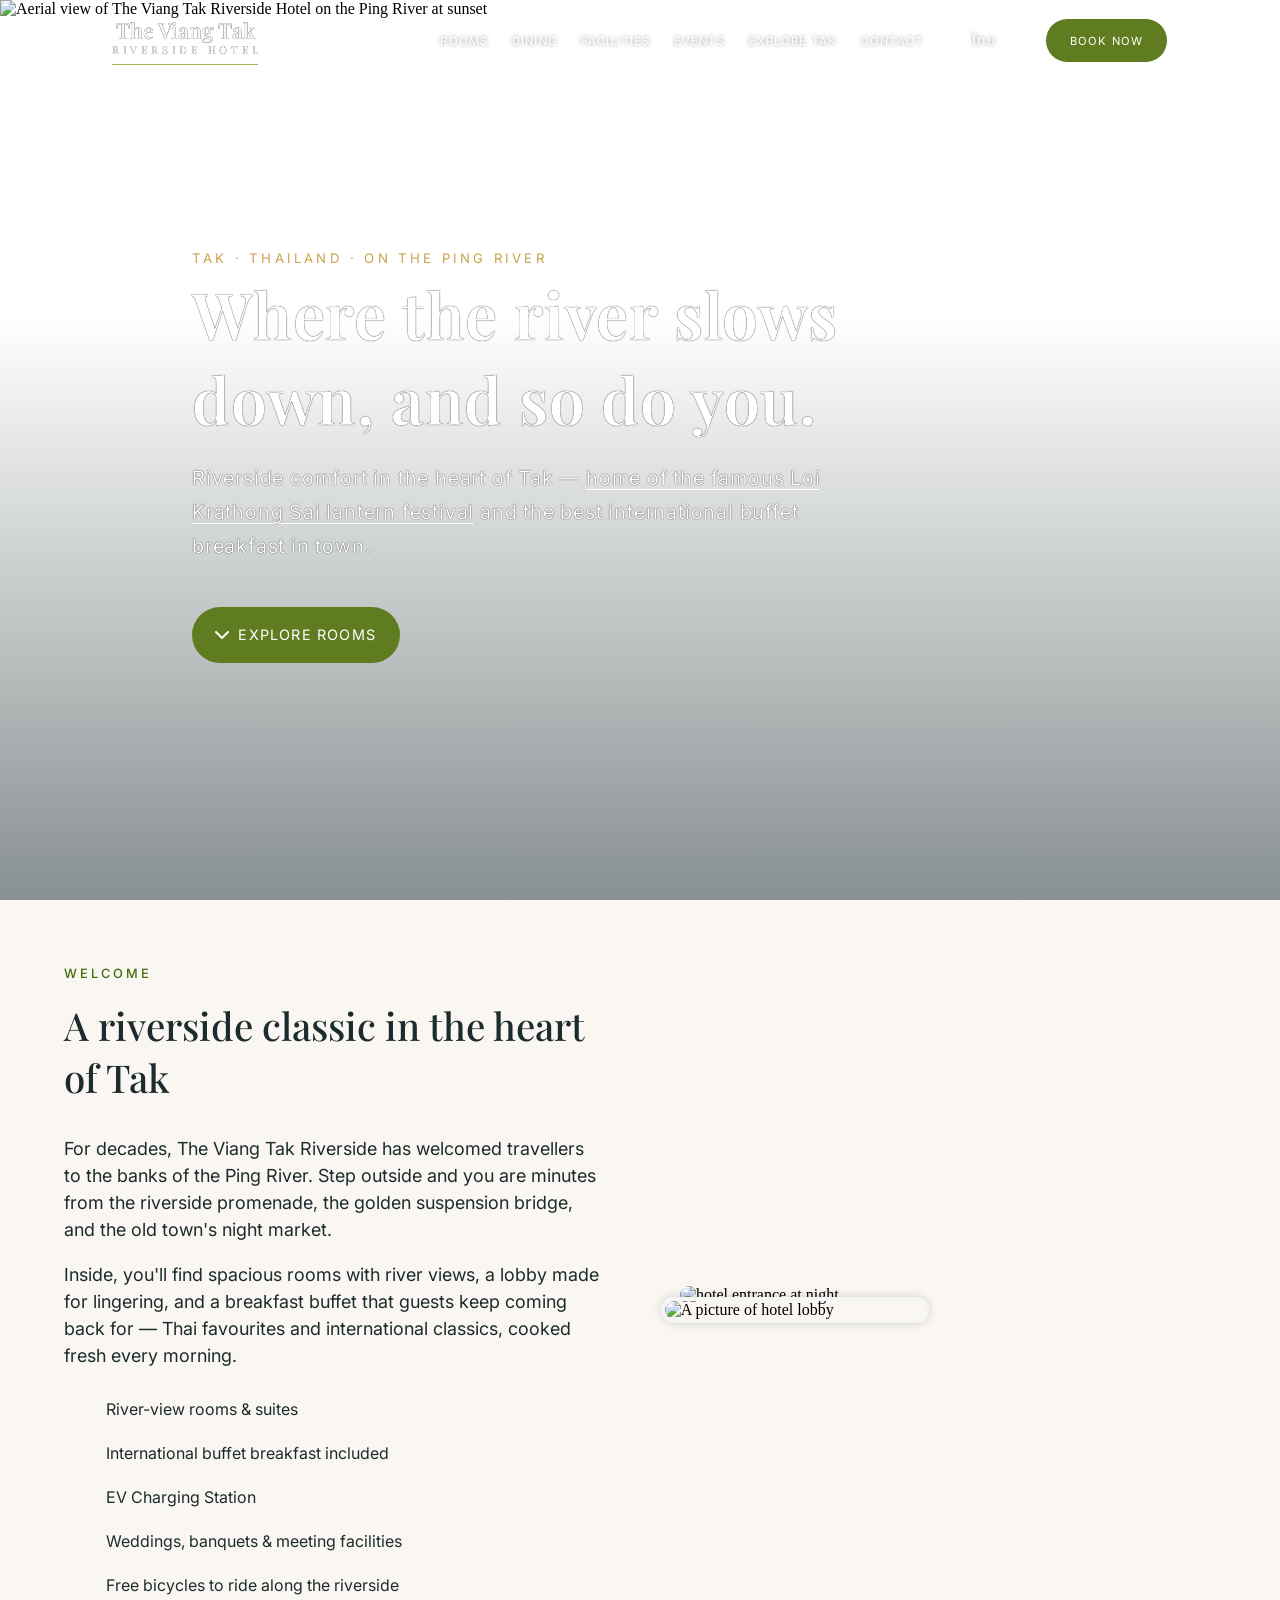
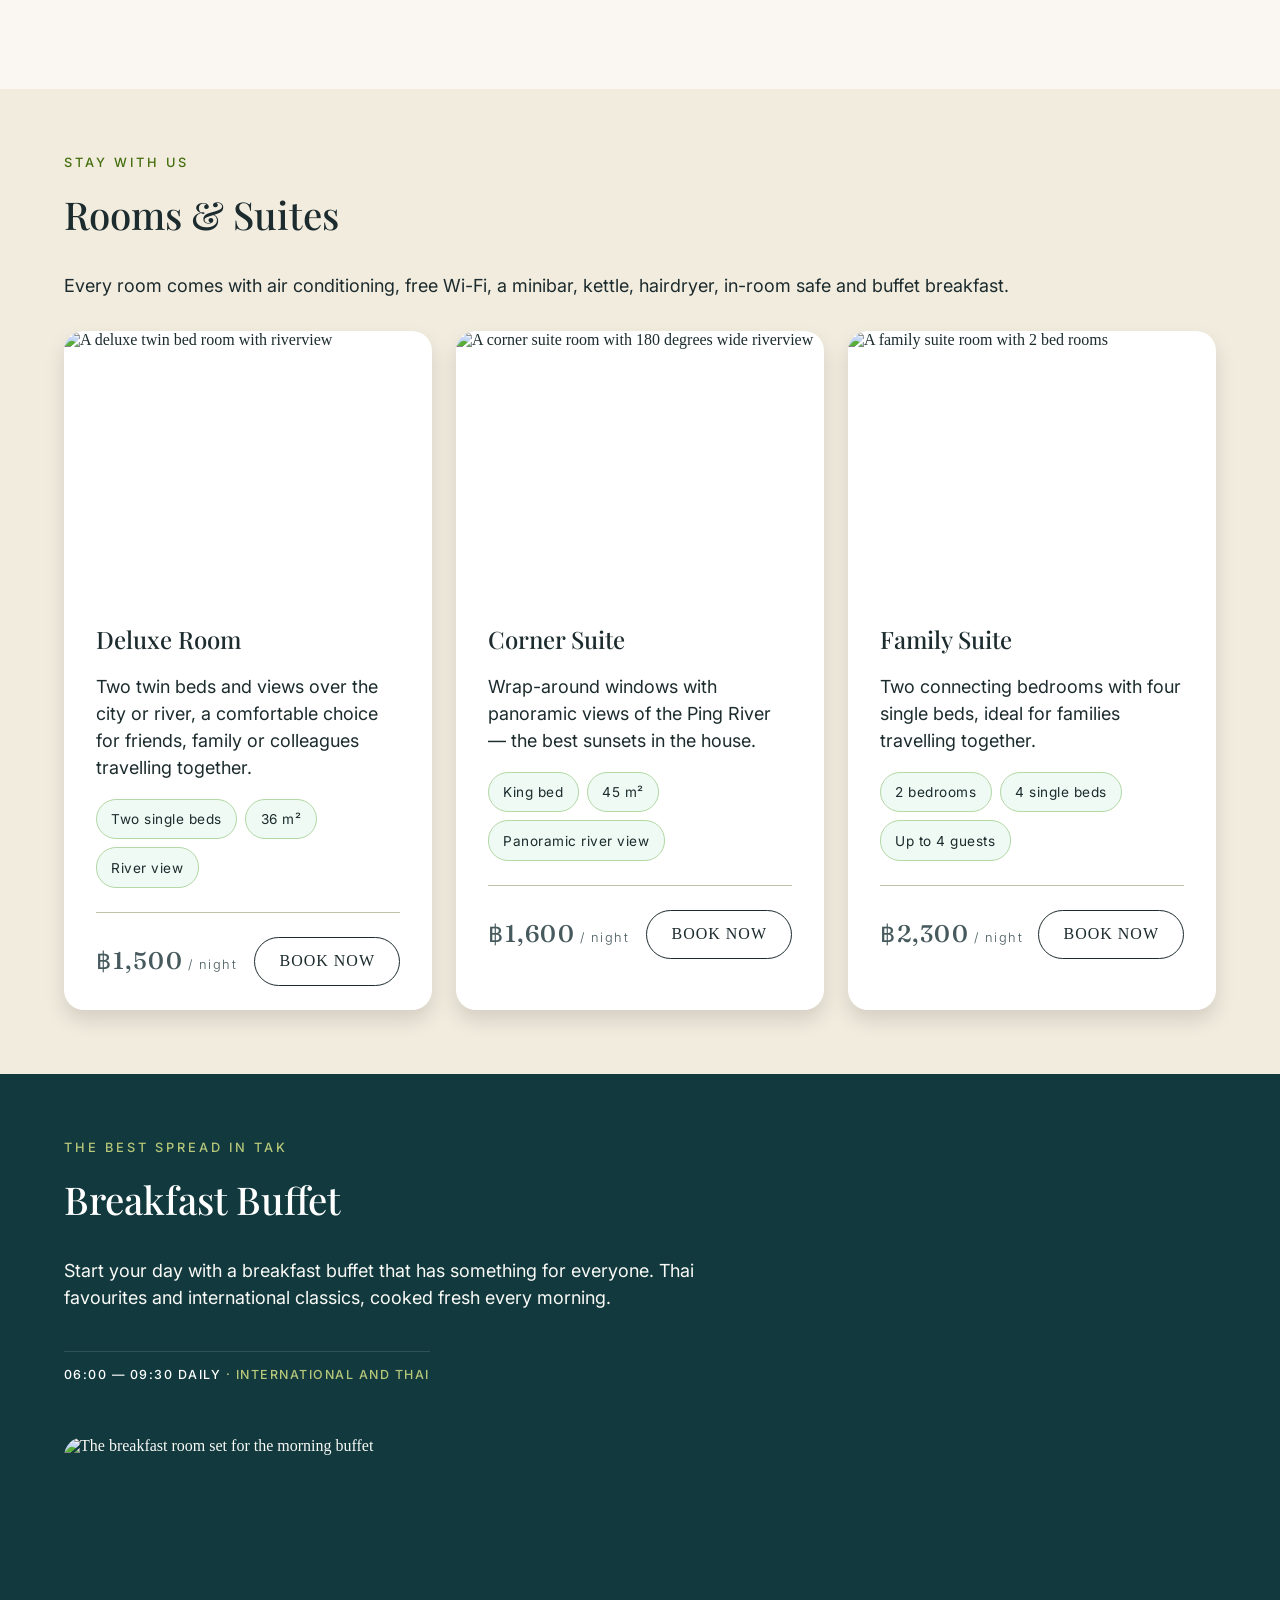
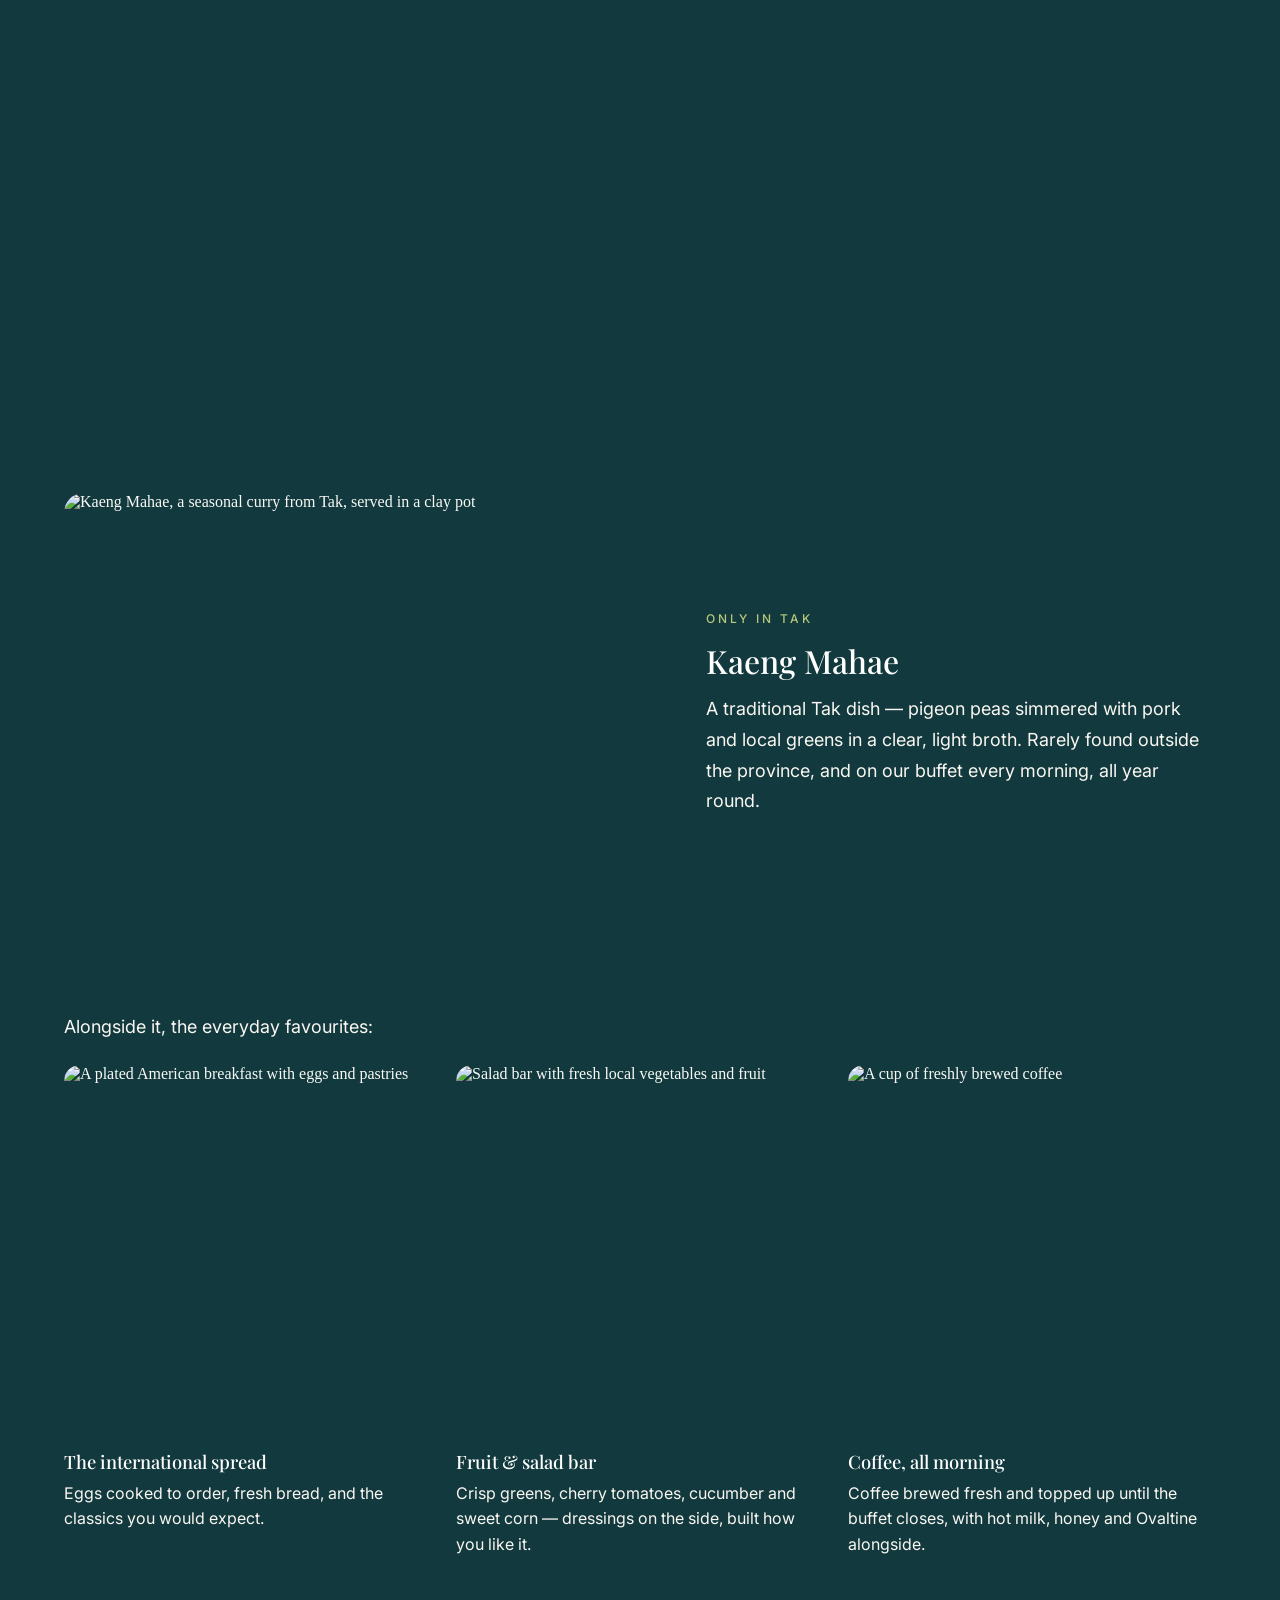
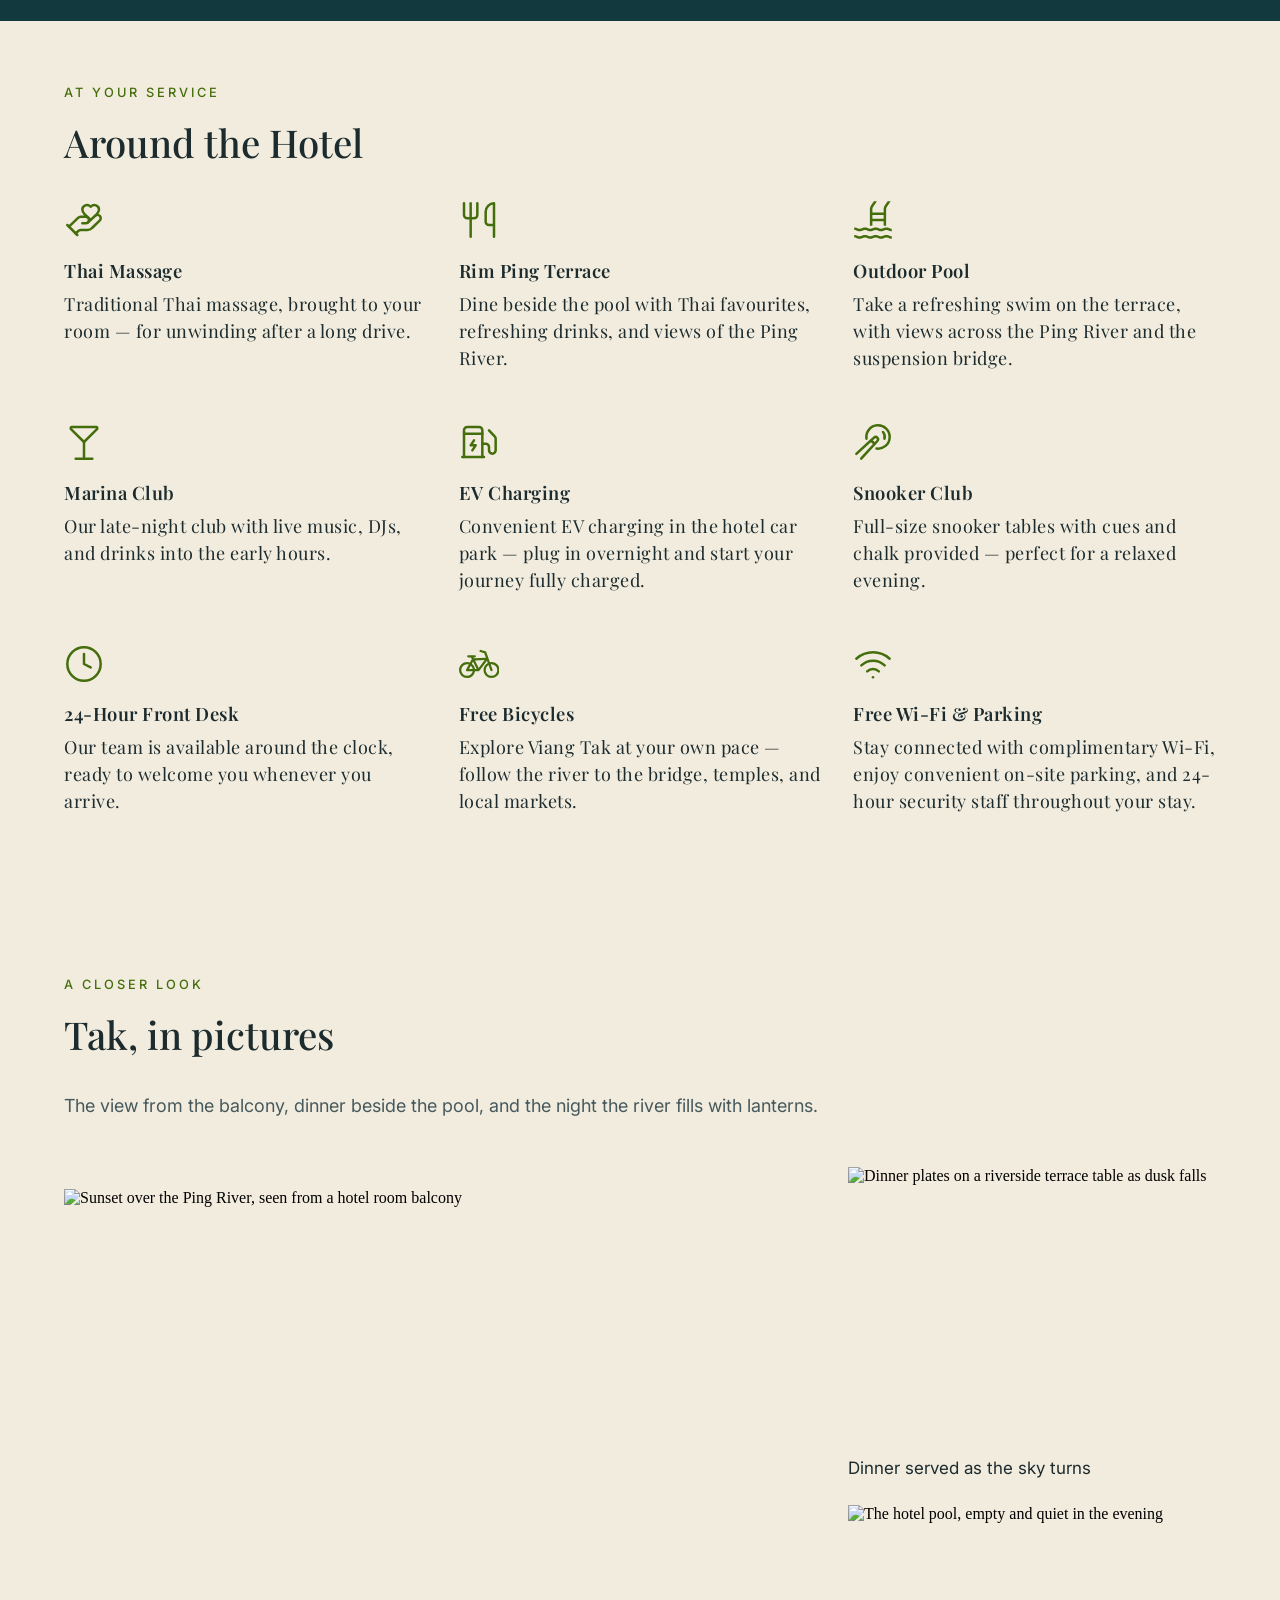
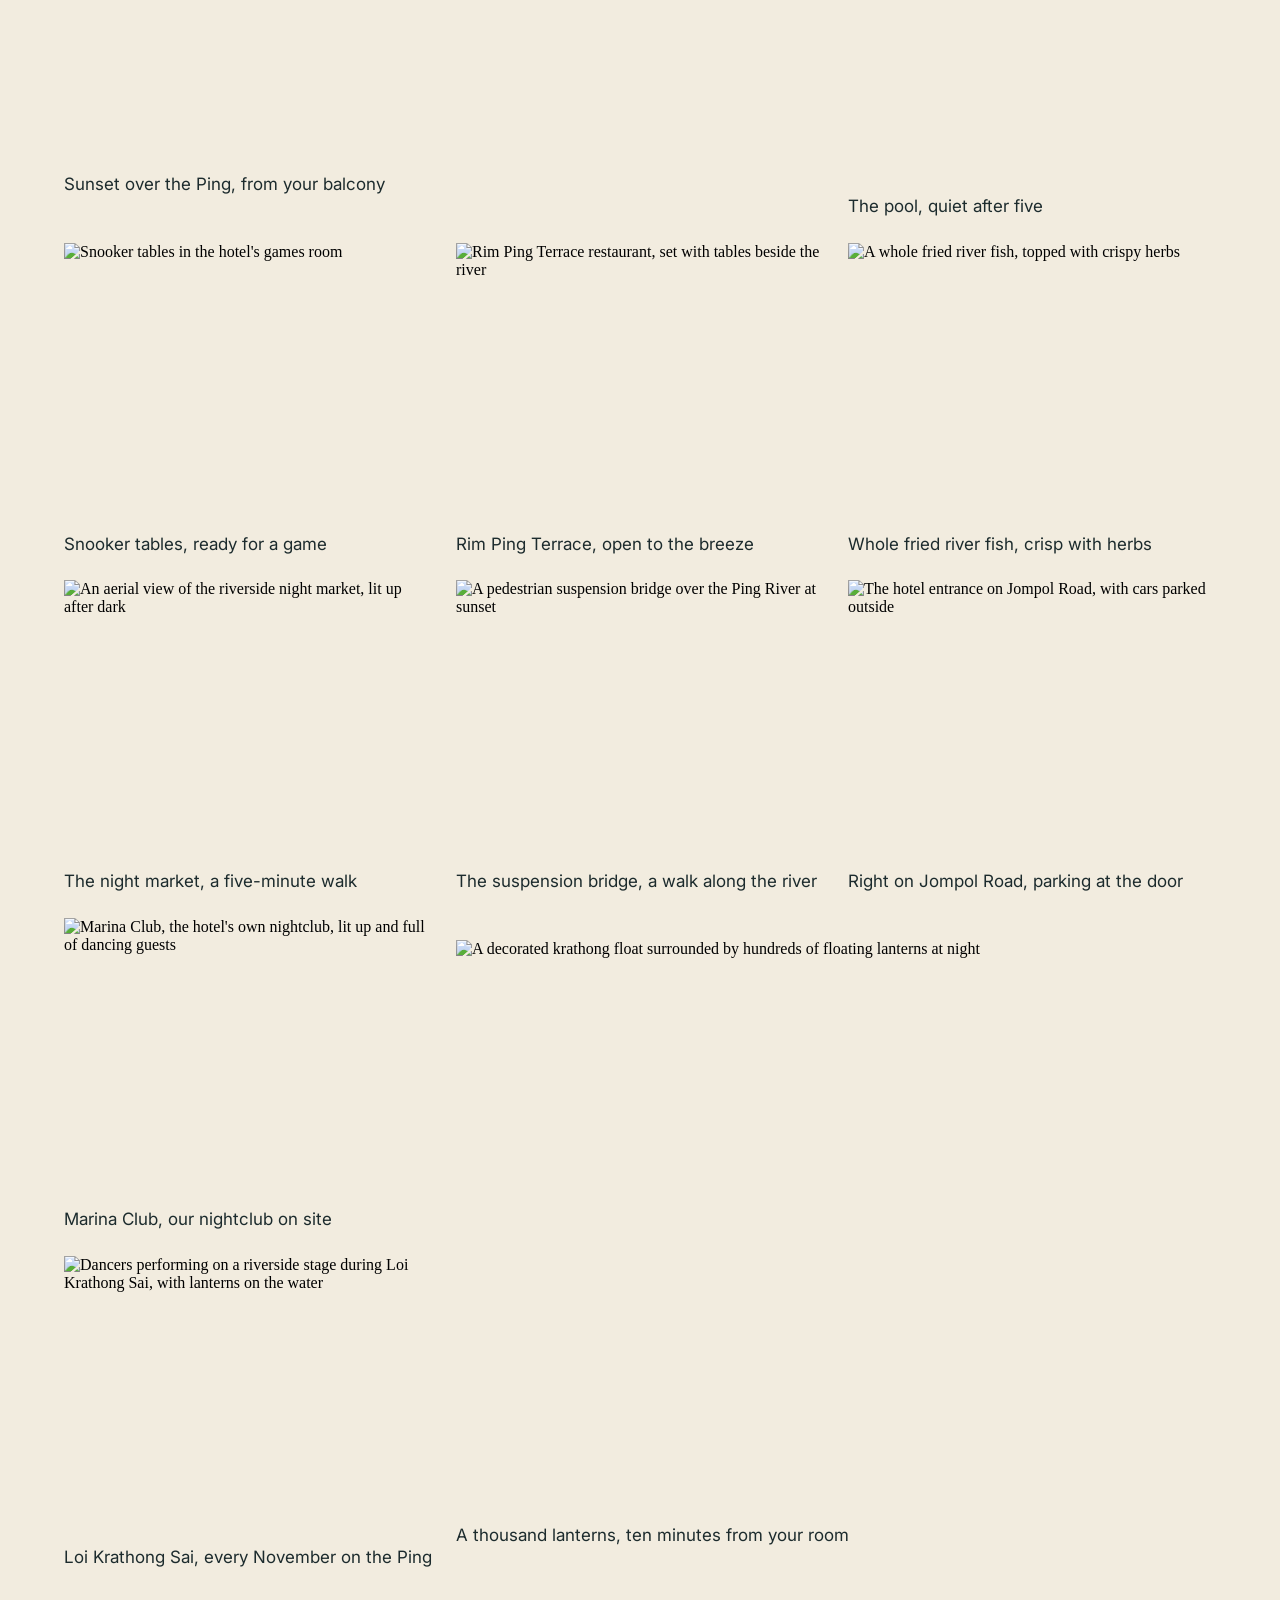
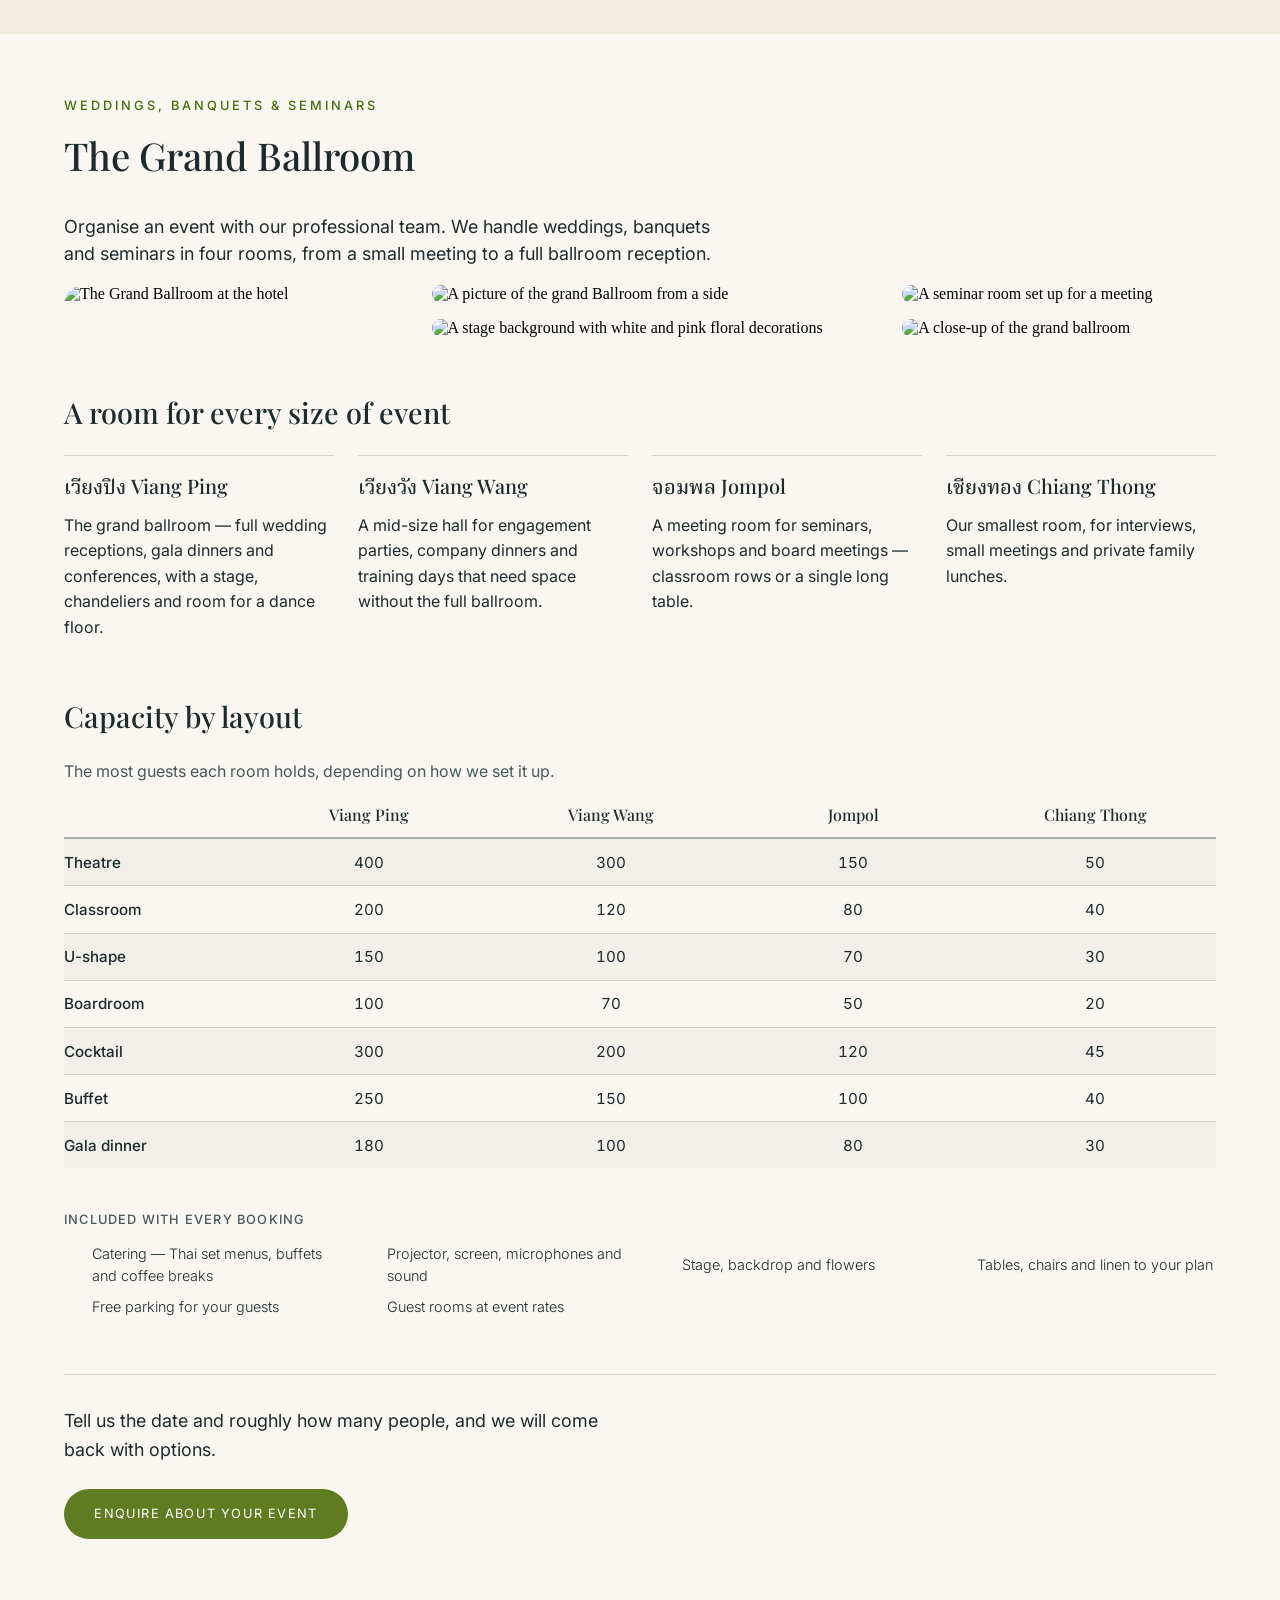
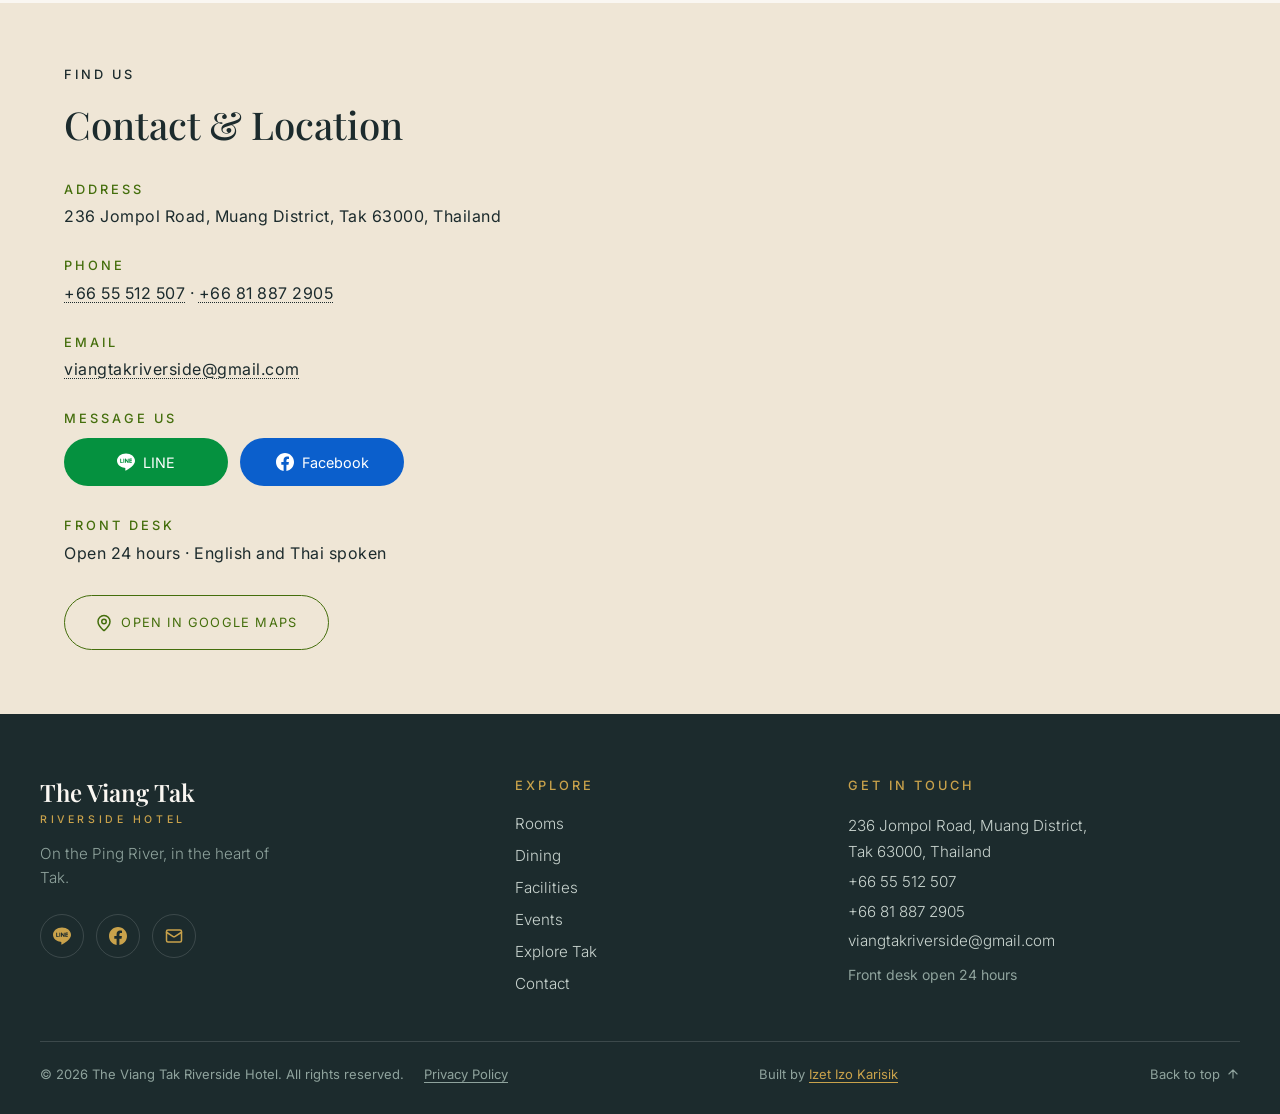
==== commit b7a9cae5: "Remove pet-friendly list." ====
--- a/index.html
+++ b/index.html
@@ -203,7 +203,6 @@
                             <li>EV Charging Station</li>
                             <li>Weddings, banquets &amp; meeting facilities</li>
                             <li>Free bicycles to ride along the riverside</li>
-                            <li>Pet-friendly rooms available</li>
                         </ul>
                     </div>
                     <div class="welcome-img-container">
